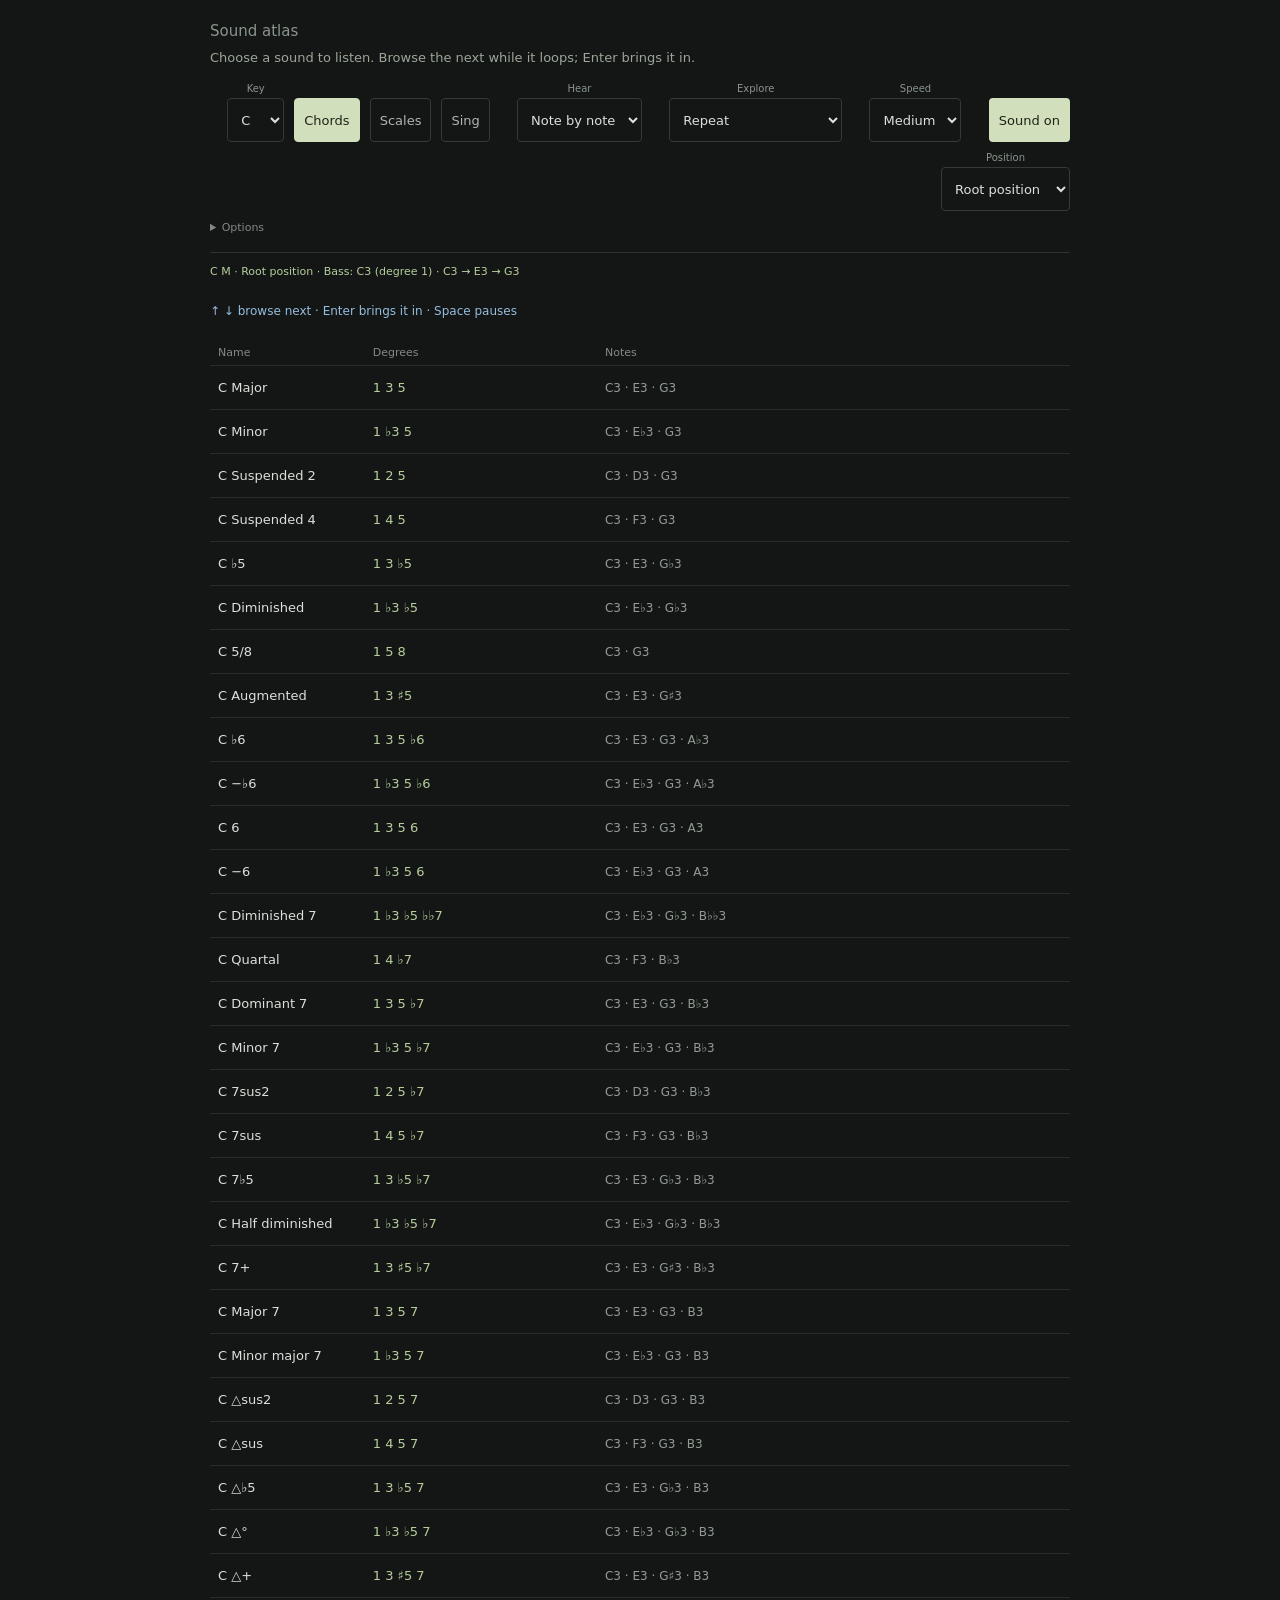
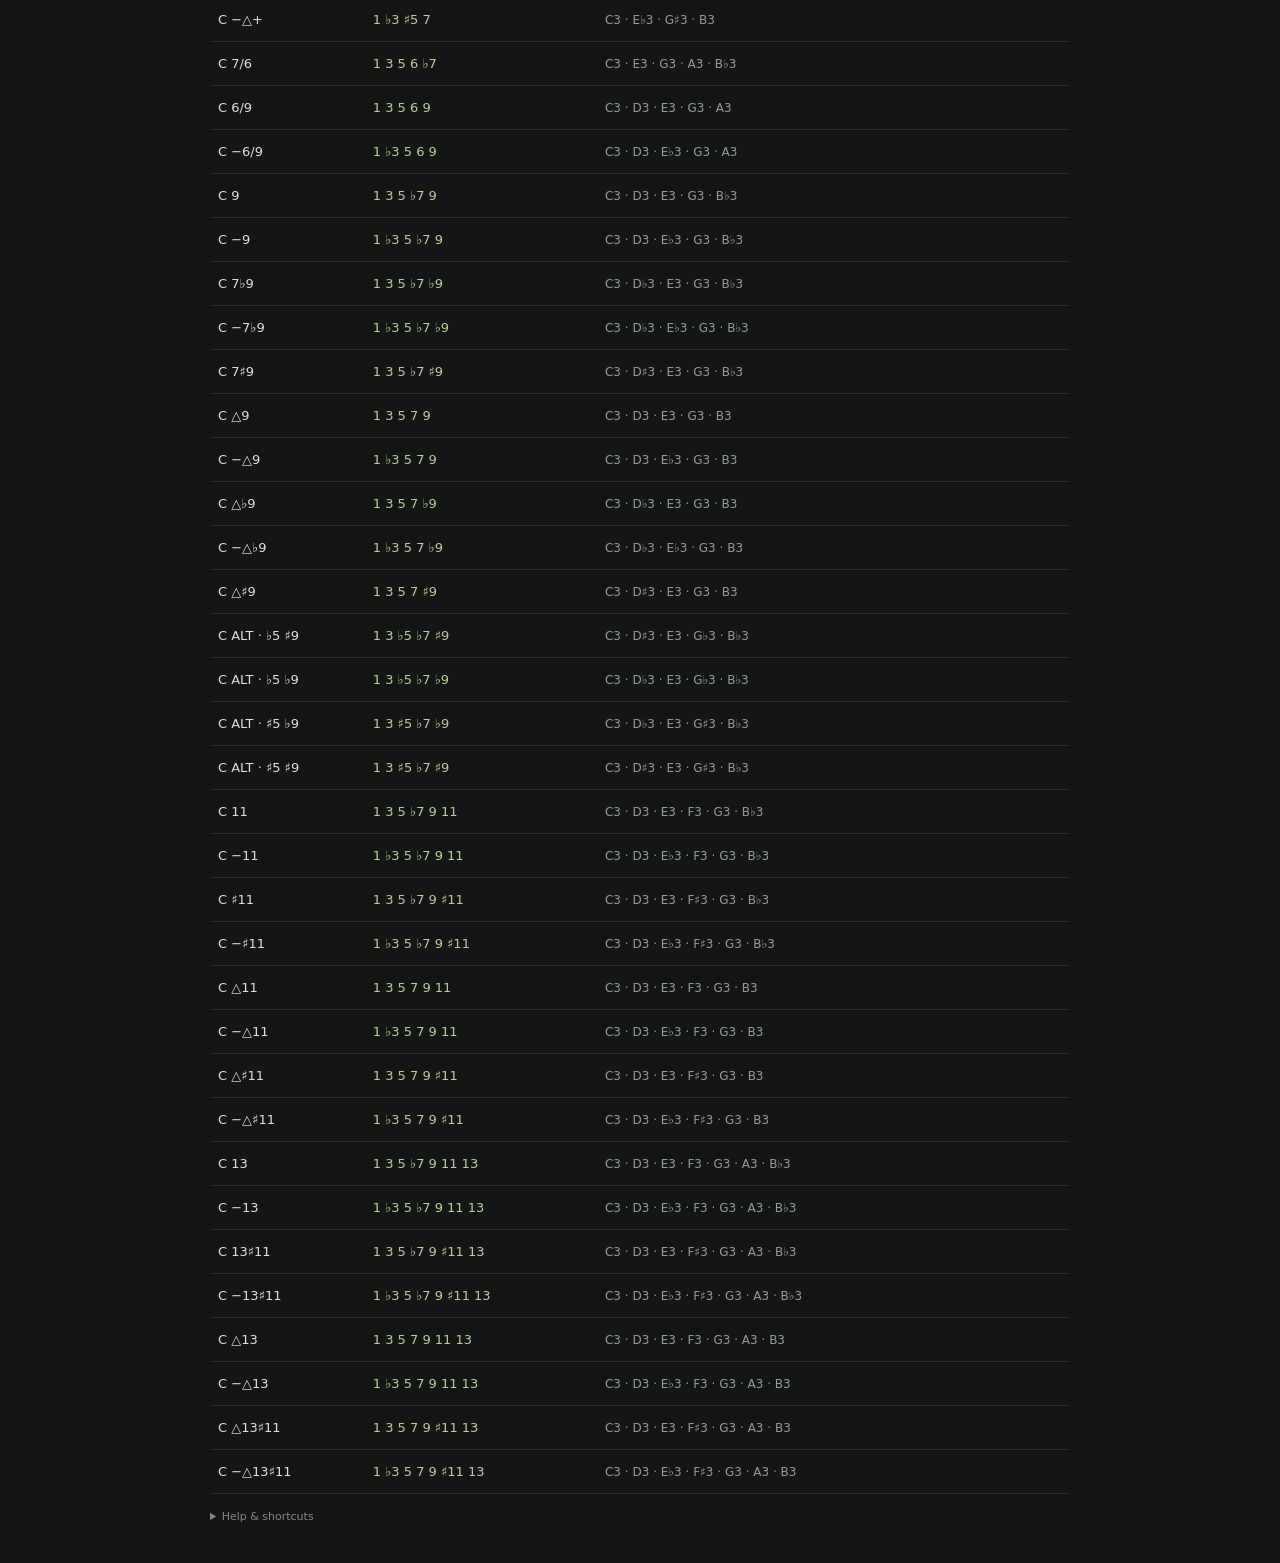
==== index.html @ f4306eae "Consolidate pitch take review around note buckets and one expandable detail panel" ====
<!doctype html><html lang="en"><meta charset="utf-8"><meta name="viewport" content="width=device-width,initial-scale=1,viewport-fit=cover"><title>C · Sound atlas</title><style>
*{box-sizing:border-box}body{margin:0;background:#141616;color:#dedfda;font:13px system-ui,-apple-system,sans-serif}main{max-width:940px;margin:auto;padding:24px 20px}h1{font-size:20px;font-weight:500;letter-spacing:-.6px;margin:0 0 18px}h1 strong{font-weight:500}h1 span{color:#828984;font-size:13px;letter-spacing:0;margin-left:10px;font-weight:400}button,input,select{font:inherit}button,select{background:transparent;color:#aeb5af;border:1px solid #343a35;border-radius:4px;padding:5px 9px;cursor:pointer}button:hover,select:hover{background:#2a302a;color:#fff}button:focus-visible,select:focus-visible,input:focus-visible{outline:2px solid #b7ce9b;outline-offset:2px}.active{background:#d2dfbc;color:#1b2417;border-color:#d2dfbc}nav{display:flex;align-items:center;gap:6px;flex-wrap:wrap;margin:0 0 8px}nav label{margin-left:auto;display:flex;align-items:center;gap:6px;color:#828984;font-size:12px}input[type=range]{width:70px;accent-color:#b7ce9b}select option{background:#202520}.wrap{overflow:auto}table{width:100%;border-collapse:collapse;white-space:nowrap}td,th{text-align:left;padding:6px 8px;border-bottom:1px solid #272d28}th{color:#828984;font-size:11px;font-weight:500}td:first-child{font-weight:500;width:18%}td:nth-child(2){color:#b7ce9b;font-variant-numeric:tabular-nums;width:27%}td:nth-child(3){color:#929c93;font-size:12px}td button{font-size:11px;padding:3px 7px;border-color:transparent}tr.selected td{background:#2b3525}tr{cursor:pointer}tr:hover td{background:#1c211c}#status{color:#929c93;font-size:11px;height:18px;margin:6px 0;overflow:hidden;text-overflow:ellipsis;white-space:nowrap}details{color:#828984;font-size:11px;margin-top:14px;line-height:1.7}summary{cursor:pointer}details p{max-width:650px}@media(max-width:600px){main{padding:16px 10px}nav label{margin-left:0}td,th{padding:6px}td:nth-child(3),th:nth-child(3){display:none}h1{margin-bottom:12px}}

h1{font-size:15px;color:#89958b;letter-spacing:0;margin-bottom:16px}main{max-width:900px;padding-top:22px}nav{gap:5px}nav select,nav button{padding:7px 9px}#sound-toggle{margin-left:auto;background:#d2dfbc;color:#1b2417;border-color:transparent;min-width:76px}#status{position:absolute;width:1px;height:1px;overflow:hidden;clip-path:inset(50%)}#lesson{margin:14px 0!important;padding:10px 0;border-top:1px solid #2c342d;min-height:35px}.settings{margin:4px 0 0}.options{display:flex;align-items:center;flex-wrap:wrap;gap:12px;padding:12px 0}.options label{display:flex;align-items:center;gap:8px}th{padding-top:12px}td{padding-top:8px;padding-bottom:8px}tr.selected td:first-child{box-shadow:inset 2px 0 #c7dba6}tr.selected:hover td{background:#2b3525}@media(max-width:600px){td:nth-child(3),th:nth-child(3){display:table-cell}table{font-size:12px}td:nth-child(3){font-size:11px}#sound-toggle{margin-left:0}}
.chapter-heading th{padding:22px 8px 8px;color:#c5cfbf;font-size:12px;border-bottom:1px solid #455040}.chapter-heading{cursor:default}.intro{color:#9ba697;margin:-6px 0 18px;font-size:13px}.control-label{display:flex;flex-direction:column;gap:4px;color:#89958b;font-size:10px}.control-label select{font-size:13px;color:#dedfda}nav{align-items:end}#sound-toggle{align-self:end}#sound-toggle[aria-pressed="false"]{background:transparent;color:#aeb5af;border:1px solid #343a35}[hidden]{display:none!important}.sounding{color:#efffd7;background:#4a6336;border-radius:3px;box-shadow:0 0 0 3px #4a6336}tr.queued td{background:#28313b}tr.queued td:first-child{box-shadow:inset 2px 0 #95bddd}#queue{font-size:12px;color:#95bddd;min-height:18px}tr.selected td:first-child:after{content:" · Playing";font-size:10px;color:#c7dba6}tr.queued td:first-child:after{content:" · Next";font-size:10px;color:#95bddd}
.listening-dock{position:fixed;bottom:16px;left:50%;transform:translateX(-50%);width:min(860px,calc(100% - 24px));background:#202720;border:1px solid #43503e;border-radius:16px;padding:14px 16px;z-index:10;box-shadow:0 8px 40px #0008}main{padding-bottom:290px}.dock-top{display:flex;justify-content:space-between;align-items:center;gap:12px}.listening-dock small{font-size:10px;letter-spacing:1px;color:#9cac91}#playing-name{font-size:16px;margin-top:4px;color:#e1edd6}.cue-panel{margin-top:12px;border-top:1px solid #3a4636;padding-top:10px}.cue-heading{display:flex;justify-content:space-between;align-items:center}.cue-heading small{color:#95bddd}#cue-name{margin:4px 0;font-size:14px}#cue-notes{font-size:12px;color:#98afbc;min-height:18px}.cue-actions{display:flex;align-items:center;gap:8px;margin-top:8px}.cue-actions button{min-width:44px;min-height:44px}.cue-actions #bring-in{margin-left:auto;background:#d2dfbc;color:#182115;font-weight:600;padding:10px 18px}button:disabled{opacity:.4;cursor:default}#position-slot{flex:1;min-width:0}#position-slot label{font-size:0}#position-slot select{width:100%;min-height:44px;font-size:14px}#sound-slot button{min-height:44px;margin:0}.cue-heading button{font-size:11px;padding:3px 8px}#previous-inversion,#next-inversion{font-size:24px}nav{gap:10px}nav button,nav select{min-height:44px}td{height:44px}#lesson{font-size:11px!important}html{scroll-padding-bottom:290px}@media(max-width:600px){main{padding:18px 14px 310px}.listening-dock{bottom:0;left:0;transform:none;width:100%;border-radius:18px 18px 0 0;padding:12px 16px calc(12px + env(safe-area-inset-bottom));border-bottom:0}.intro{font-size:12px;line-height:1.5}nav{display:grid;grid-template-columns:repeat(3,minmax(0,1fr))}nav select,nav button{width:100%;font-size:14px}.control-label{min-width:0}table{white-space:normal}td:first-child{width:35%}td:nth-child(2){width:28%}td:nth-child(3){line-height:1.8}td,th{padding:9px 6px}#lesson{margin:8px 0!important;padding:8px 0}.options select{min-height:44px}input[type=range]{width:110px;height:32px}}

/* Touch transport is exclusive to the phone layout. */
.listening-dock{display:none}main{padding-bottom:36px}html{scroll-padding-bottom:20px}
@media(max-width:600px){.listening-dock{display:block}main{padding-bottom:310px}html{scroll-padding-bottom:290px}#sound-slot button{font-size:0;width:48px;border-radius:50%;background:#d2dfbc;color:#182115}#sound-slot button:before{content:"Ⅱ";font-size:24px;font-weight:700}#sound-slot button[aria-pressed="false"]:before{content:"▶";font-size:20px}#bring-in:before{content:"↗";font-size:24px;vertical-align:middle;margin-right:6px}#clear-cue{font-size:0;min-height:32px;min-width:32px;border:0}#clear-cue:before{content:"×";font-size:23px}#playing-label:before{content:"●";color:#c7dba6;margin-right:6px}.cue-heading small:before{content:"○";color:#95bddd;margin-right:6px}#cue-notes{letter-spacing:.5px;padding:4px 0}.cue-actions button{border-radius:9px}#bring-in{border-radius:22px}.cue-panel{background:#1a211b;border:0;border-radius:12px;padding:12px;margin-top:12px}}
#sing-panel{padding:12px 0 30px}#sing-panel h2{font-weight:500;font-size:28px}#sing-panel p{color:#9eae9a;font-size:13px;line-height:1.6}.sing-controls{display:flex;gap:12px;align-items:center;flex-wrap:wrap}.sing-controls button,.sing-controls select{min-height:44px}.sing-readout{display:flex;justify-content:space-around;text-align:center;margin:28px 0}.sing-readout strong{display:block;font-size:42px;color:#cbe981;font-weight:500}.sing-readout span{display:block;color:#9eae9a;font-size:12px}.pitch-meter{height:12px;background:linear-gradient(to right,#59472e 0%,#283b26 45%,#72935a 50%,#283b26 55%,#59472e 100%);position:relative;border-radius:8px}#sing-needle{position:absolute;left:50%;top:-5px;width:3px;height:22px;background:#cbe981}.meter-labels{display:flex;justify-content:space-between;font-size:10px;color:#a4b29e;margin:10px 0 18px}#sing-trace,#sing-wave{width:100%;display:block;border-radius:8px;background:#141a16}#sing-trace{height:230px}.sing-input{display:flex;justify-content:space-between;align-items:center;padding:12px 0;color:#9eae9a;font-size:12px}#sing-level{width:110px}#sing-wave{height:60px}@media(max-width:600px){.sing-readout strong{font-size:34px}.sing-controls{gap:8px}#sing-panel h2{font-size:24px}}
.singing nav .control-label,.singing #sound-toggle,.singing .settings,.singing main>details:last-child{display:none!important}.singing main{padding-bottom:24px}.singing .intro{display:none}.singing #chords,.singing #scales{background:transparent;color:#aeb5af;border-color:#343a35}#sing-trace{height:360px}.reference-options{margin:0}.reference-options[open]{display:flex;gap:10px;align-items:center}.reference-options summary{font-size:12px;min-height:44px;padding-top:12px}@media(max-width:600px){#sing-trace{height:320px}}#exercise{padding:14px;border:1px solid #42513c;border-radius:12px;margin:18px 0}#exercise summary{font-size:14px;color:#cbe981}.exercise-controls{display:flex;flex-wrap:wrap;gap:12px}.exercise-controls label{display:flex;flex-direction:column;gap:5px;font-size:11px;color:#a4b29e}.exercise-controls select,.exercise-controls button{min-height:44px;max-width:230px}#exercise-notes{display:flex;gap:8px;flex-wrap:wrap}#exercise-notes span{padding:8px;border-radius:6px;background:#263025;font-size:14px}#exercise-notes .exercise-current{background:#cbe981;color:#182115;box-shadow:0 0 0 2px #cbe981}body.singing #practice-selection{display:none!important}@media(max-width:600px){.exercise-controls{display:grid;grid-template-columns:1fr 1fr}.exercise-controls label:first-child{grid-column:1/-1}.exercise-controls select{max-width:100%;width:100%}}
.camera-tools{display:flex;align-items:center;gap:10px;flex-wrap:wrap;margin:20px 0 12px}.camera-tools button{min-height:44px}.camera-tools span{font-size:11px;color:#91aaa1}#voice-stage{position:relative;isolation:isolate;overflow:hidden;border:1px solid #36564e;border-radius:18px;padding:18px;background:#101d1a}#sing-camera{display:none;position:absolute;inset:0;width:100%;height:100%;object-fit:cover;transform:scaleX(-1);z-index:-2}.camera-on #sing-camera{display:block}#voice-stage.camera-on:before{content:"";position:absolute;inset:0;background:linear-gradient(180deg,#06171266,#03120b55 50%,#03120bd9);z-index:-1}.hud-label{font-size:10px;letter-spacing:3px;color:#a4f1d8}.camera-on #sing-trace,.camera-on #sing-wave{background:transparent!important}.camera-on .sing-readout strong{color:#caffea;text-shadow:0 0 18px #5affbc}.camera-on .sing-readout span,.camera-on .meter-labels,.camera-on .sing-input{color:#e2fff3;text-shadow:0 1px 4px #000}.camera-on #sing-trace{filter:drop-shadow(0 0 3px #57ffbd66)}#take-canvas{width:100%;height:280px;background:#101d1a;border-radius:12px}#take-review{padding-top:16px}#voice-stage .sing-readout{margin:18px 0}@media(max-width:600px){#voice-stage{padding:12px}#voice-stage.camera-on{min-height:540px}#voice-stage .sing-readout strong{font-size:30px}}
#sing-panel>h2,#sing-panel>p,#exercise,#sing-panel>.sing-controls,#sing-panel>.camera-tools{display:none!important}#call-response{text-align:center;padding:22px 0}#call-response>small{letter-spacing:3px;color:#95bddd;font-size:10px}#call-response #call-phase{font-size:36px;font-weight:400;letter-spacing:4px;margin:18px 0 12px}#call-progress{min-height:40px;color:#d2dfbc;font-size:18px;margin:20px 0}.call-actions{display:flex;gap:10px;justify-content:center;flex-wrap:wrap}.call-actions button{min-height:48px;border-radius:24px;padding:10px 20px}#call-go{background:#d2dfbc;color:#182115;min-width:180px}#call-options{text-align:left;margin:24px 0 0;padding:12px;border:1px solid #344535;border-radius:12px}#call-config{padding-top:14px}#call-response[data-phase="respond"]~#voice-stage .sing-readout,#call-response[data-phase="respond"]~#voice-stage .pitch-meter,#call-response[data-phase="respond"]~#voice-stage .meter-labels,#call-response[data-phase="respond"]~#voice-stage canvas,#call-response[data-phase="respond"]~#voice-stage .sing-input{visibility:hidden}#call-response[data-phase="respond"]~#voice-stage{min-height:200px;max-height:260px}#call-response[data-phase="ready"]~#voice-stage{display:none}#call-response[data-phase="review"] #call-phase{color:#cbe981}#call-response[data-phase="listen"] #call-phase{color:#95bddd}#call-response[data-phase="respond"] #call-phase{color:#f0c998}
#call-notes{display:flex;justify-content:center;gap:8px;flex-wrap:wrap;margin:22px 0 14px}.call-note{display:inline-flex;align-items:center;justify-content:center;min-width:46px;min-height:48px;padding:8px;border:1px solid #3a5148;border-radius:12px;color:#8bafa2;font-size:16px;transition:background .15s,transform .15s}.call-note.current{background:#cbe981;color:#162416;border-color:#cbe981;transform:translateY(-4px);box-shadow:0 6px 24px #cbe98133}.call-note.done{border-color:#719b7d;color:#d4e6c7}.call-beat-track{height:5px;background:#2a3b30;border-radius:5px;overflow:hidden;max-width:420px;margin:auto}#call-beat{height:100%;background:#cbe981;width:0}#call-position{color:#91aaa1;font-size:11px;margin-top:8px}@keyframes callBeat{from{width:0}to{width:100%}}#call-response[data-phase="respond"]~#voice-stage .sing-readout,#call-response[data-phase="respond"]~#voice-stage .pitch-meter,#call-response[data-phase="respond"]~#voice-stage .meter-labels,#call-response[data-phase="respond"]~#voice-stage canvas,#call-response[data-phase="respond"]~#voice-stage .sing-input{visibility:visible}#call-response[data-phase="respond"]~#voice-stage{max-height:none;min-height:0}#call-response[data-phase="respond"]~#voice-stage #sing-trace{height:220px}@media(prefers-reduced-motion:reduce){.call-note{transition:none;transform:none!important}}
.wrap-audit{overflow:auto;margin:16px 0}.wrap-audit table{white-space:nowrap}.wrap-audit td,.wrap-audit th{width:auto!important;font-size:12px!important}.review-offset{display:flex;align-items:center;flex-wrap:wrap;gap:10px;font-size:12px;color:#b3c3a9}.review-offset input{width:180px!important}.guidance-option{display:flex;align-items:center;gap:8px;padding:10px 0;font-size:12px}.ear-first[data-phase="respond"] #call-notes,.ear-first[data-phase="respond"] #call-position{visibility:hidden}.ear-first[data-phase="respond"]~#voice-stage .sing-readout,.ear-first[data-phase="respond"]~#voice-stage .pitch-meter,.ear-first[data-phase="respond"]~#voice-stage .meter-labels,.ear-first[data-phase="respond"]~#voice-stage canvas,.ear-first[data-phase="respond"]~#voice-stage .sing-input{visibility:hidden!important}
#coach-path{width:100%;height:220px;background:#14231a;border-radius:14px;margin-top:16px}#coach-feedback{color:#d2edbd!important;font-size:16px!important;min-height:48px;max-width:620px;margin:12px auto!important}.coach-level{margin-top:16px;font-size:12px;color:#a4b99f}.coach-level select{min-height:44px;margin-left:8px}#call-notes{display:none}#call-response[data-phase="respond"].ear-first #coach-path{visibility:hidden}#call-response[data-phase="respond"]~#voice-stage .pitch-meter,#call-response[data-phase="respond"]~#voice-stage .meter-labels,#call-response[data-phase="respond"]~#voice-stage #sing-trace,#call-response[data-phase="respond"]~#voice-stage #sing-wave,#call-response[data-phase="respond"]~#voice-stage .sing-input{display:none}#call-response[data-phase="respond"]~#voice-stage .sing-readout{display:none}.audit-details,.audit-settings{padding:12px;border:1px solid #344535;border-radius:8px;margin:12px 0}.audit-explainer{font-size:11px!important}@media(max-width:600px){#coach-path{height:190px}.coach-level select{display:block;margin:8px auto 0}.call-actions button{padding:10px 14px}}
</style><link rel="stylesheet" href="css/sing-polish.css?v=review-5"><main><h1>Sound atlas<strong id="root-name" hidden>C</strong></h1><p class="intro">Choose a sound to start. Tap a sound to listen. Tap another to cue it.</p><nav><select id="key" aria-label="Root key"></select><button id="chords">Chords</button><button id="scales">Scales</button><button id="sing">Sing</button><button id="practice-selection" hidden>♪ Sing this scale</button><select id="play-style" aria-label="Playback style"><option value="chord">Together</option><option value="tones" selected>Note by note</option></select><select id="inversion" aria-label="Chord inversion"></select><select id="auto-mode" aria-label="Automatic listening"><option value="loop">Repeat</option><option value="inversions">Explore inversions</option><option value="keyboard">Across the keyboard</option><option value="browse">Next sound</option></select><select id="pace" aria-label="Playback pace"><option value="900">Fast</option><option value="1600" selected>Medium</option><option value="2800">Slow</option></select><button id="sound-toggle" aria-pressed="true" title="Pause or resume sound (Space)">Sound on</button><button id="stop" hidden>Stop</button></nav><details class="settings"><summary>Options</summary><div class="options"><select id="voice" aria-label="Tone"><option value="triangle">Soft tone</option><option value="sine">Pure sine</option></select><label>Volume <input id="volume" type="range" min="0" max="0.5" step="0.01" value="0.18"></label><select id="sweep-range" aria-label="Keyboard sweep range"><option value="-1,1">Roots C2–C4</option><option value="-2,2">Roots C1–C5</option><option value="0,2">Roots C3–C5</option></select></div></details><p id="status" aria-live="polite">Click a row · ↑ ↓ browse & listen · Space pause / resume · Esc stop.</p><p id="lesson" aria-live="polite" style="font-size:12px;color:#b7ce9b;line-height:1.6"></p><p id="queue" aria-live="polite" hidden></p><section id="sing-panel" hidden><section id="call-response" data-phase="ready"><small>CALL & RESPONSE</small><div class="coach-level"><label>Assistance <select id="coach-mode"><option value="learn">Learn · short fragments</option><option value="practice">Practice · full phrase</option><option value="challenge">Challenge · from memory</option></select></label></div><h2 id="call-phase">READY</h2><p id="call-hint">Hear the piano. Sing it back. See how you did.</p><canvas id="coach-path" width="800" height="240" aria-label="Pitch path: target notes and your voice position"></canvas><p id="coach-feedback" role="status">Hear it. Find your starting note. Sing a small phrase.</p><div id="call-notes" aria-label="Notes to sing"></div><div class="call-beat-track"><div id="call-beat"></div></div><div id="call-position"></div><div id="call-progress" aria-live="polite"></div><div class="call-actions"><button id="call-go">♪ Listen & sing</button><button id="coach-ready" hidden disabled>Ready →</button><button id="coach-next" hidden>Next fragment →</button><button id="coach-reference">♪ Starting note</button><button id="call-new" aria-controls="call-options" aria-expanded="false">Choose scale</button></div><details id="sing-shortcut-help"><summary>Keyboard shortcuts</summary><div><kbd>Space</kbd> Start / stop <kbd>Enter</kbd> Continue<br><kbd>P</kbd> Hear reference <kbd>R</kbd> Retry <kbd>N</kbd> Next fragment<br><kbd>S</kbd> Scale settings <kbd>Esc</kbd> Stop audio & mic <kbd>?</kbd> This guide</div><p>Shortcuts leave dropdowns, buttons, and text fields with their normal keyboard behavior. Retry is available after review.</p></details><details id="call-options"><summary>Scale, range & pace</summary><label class="guidance-option"><input id="call-guidance" type="checkbox" checked> Show notes and tuning while I sing</label><div id="call-config"></div></details></section><h2>Follow your voice.</h2><p>Sing freely. See your note, octave, and movement across the range.</p><details id="exercise"><summary>Practice an atlas scale</summary><h3 id="exercise-heading"></h3><div class="exercise-controls"><label>Scale<select id="exercise-scale"></select></label><label>Pattern<select id="exercise-pattern"><option value="scale">Scale</option><option value="thirds">Every other scale note</option><option value="chord">Scale degrees 1–3–5</option></select></label><label>Starting note<select id="exercise-root"></select></label><label>Direction<select id="exercise-direction"><option value="up">Ascending ↗</option><option value="down">Descending ↘</option><option value="both">Up & down ↗↘</option><option value="coach">Chord · up · down · chord · next key</option></select></label><label>Coach cycle keys<select id="cycle-keys"><option value="1">1 key</option><option value="3">3 keys</option><option value="6">6 keys</option><option value="12" selected>12 keys, rising by semitone</option></select></label><label>Octaves<select id="exercise-octaves"><option>1</option><option>2</option><option>3</option></select></label><label>Seconds per note<select id="exercise-seconds"><option value="1">1</option><option value="2" selected>2</option><option value="3">3</option><option value="4">4</option></select></label><label><input id="exercise-guide" type="checkbox" checked> Hear each note</label><button id="exercise-start">Start phrase</button></div><p>Follow the highlighted note. The phrase advances at your chosen pace; this is guided practice, not a scored test. Use headphones so the reference does not enter the microphone.</p><div id="exercise-notes"></div><p id="exercise-instruction" aria-live="polite">Choose a scale and start when ready.</p></details><div class="sing-controls"><details class="reference-options"><summary>Piano reference (optional)</summary><label>Note <select id="sing-target" aria-label="Target note"></select></label><span id="sing-target-hz"></span><button id="sing-reference">♪ Hear note</button></details><button id="sing-mic" aria-pressed="false">Enable microphone</button></div><p id="sing-message" role="status">Your microphone stays on this device. Nothing is recorded or uploaded. Pitch tracking is for one voice at a time.</p><div id="voice-stage"><div class="hud-label">VOICE / LIVE ANALYSIS</div><div class="sing-readout"><div><strong id="sing-note">—</strong><span id="sing-hz"></span></div><div><strong id="sing-cents">—</strong><span id="sing-direction"></span></div></div><div class="pitch-meter"><span id="sing-needle"></span></div><div class="meter-labels"><span>♭ Flat −100¢</span><span>Nearest note</span><span>+100¢ Sharp ♯</span></div><canvas id="sing-trace" width="800" height="420" aria-label="Live voice pitch across octaves C0 through C8"></canvas><div class="sing-input"><label>Input level <meter id="sing-level" min="0" max="1" value="0"></meter></label><span id="sing-confidence">—</span></div><canvas id="sing-wave" width="800" height="80" aria-label="Live microphone waveform"></canvas></div><section id="take-review" hidden><div class="review-header"><h3>Your take</h3><label>Precision <select id="bucket-tolerance" aria-label="In-tune tolerance"><option value="10">±10¢</option><option value="25" selected>±25¢</option><option value="50">±50¢</option></select></label></div><p id="take-summary"></p><div class="review-legend"><span><i class="legend-in"></i>In tune</span><span><i class="legend-out"></i>Outside band</span><span><i class="legend-missing"></i>Unmeasured</span></div><div id="bucket-review"></div><details class="audit-details"><summary>Details · measurements & full trace</summary><p class="review-help">Fill: time in tune out of the whole note slot. Line: pitch distance (±100¢ display). Strip: when you matched. “Heard” is the most frequent detected note; “Detected” is coverage.</p><div id="note-audit" class="wrap-audit"></div><canvas id="take-canvas" width="800" height="300" aria-label="Captured pitch trace: green measured voice, blue intended notes"></canvas><label class="review-offset">Timing alignment <input id="review-offset" type="range" min="-500" max="1000" step="25" value="0"><span id="review-offset-label">0 ms</span></label><p class="review-help">Shift alignment only for a consistently early or late response; this does not calibrate device latency. Sustained metrics omit the first 200 ms (or 25% of short notes) and final 60 ms. Spread includes vibrato and drift. Uncertain readings have insufficient clear data. Green trace: voice; blue: target. Estimates are not a vocal-quality grade. Pitch data stays in this session; no audio or video is recorded.</p></details></section><p class="sing-help">Pitch trail shows about 10 seconds across C0–C8. Cents show your distance from the nearest equal-tempered note (A4 = 440 Hz). Detection works best around C1–C7, depending on your microphone; the chart’s lower octaves provide context.</p><p class="sing-help">Piano: FluidR3 / MIDI.js Soundfonts · <a href="sounds/piano/ATTRIBUTION.md">Sample credits</a></p></section><div class="wrap"><table><thead><tr><th>Name</th><th>Degrees</th><th>Notes</th></tr></thead><tbody id="rows"></tbody></table></div><details><summary>Help & shortcuts</summary><p>↑ ↓ select · ← → inversions · Space pause / resume · Esc stop.<br>Inversions keep the same chord tones and change the lowest note. Root position has the root in the bass; first inversion has the next chord tone, and so on. Here, chords use compact voicings (extensions fold into one octave); repeated pitch classes are omitted. Use ← → to compare inversions. These are bass-position inversions, not every possible spacing or doubling.<br>♭ lowers a degree; ♯ raises it. Scale degrees retain their octave; chord extensions use compact voicings. “sus” means sus4. ALT rows preserve the specific formulas printed in the photo.</p></details></main><section class="listening-dock" aria-label="Listening controls"><div class="dock-top"><div><small id="playing-label">READY TO LISTEN</small><div id="playing-name">Tap any chord or scale</div></div><div id="sound-slot"></div></div><div class="cue-panel"><div class="cue-heading"><small>NEXT</small><button id="clear-cue" aria-label="Clear queued sound" hidden>Clear</button></div><div id="cue-name">Choose a row while listening</div><div id="cue-notes"></div><div class="cue-actions"><button id="previous-inversion" aria-label="Previous inversion">‹</button><div id="position-slot"></div><button id="next-inversion" aria-label="Next inversion">›</button><button id="bring-in" disabled>Bring in</button></div></div></section><script src="js/scale-chapters.js?v=contents-order-27"></script><script src="js/atlas.js?v=arrow-scroll-2"></script><script src="js/piano.js?v=1"></script><script src="js/sing.js?v=no-camera-8"></script><script src="js/exercise.js?v=cycle-6"></script><script src="js/bucket-review.js?v=compact-2"></script><script src="js/take-analysis.js?v=compact-3"></script><script src="js/take-review.js?v=1"></script><script src="js/call-response.js?v=no-camera-6"></script><script>document.querySelector("#review-offset").addEventListener("input",()=>{if(takePoints.length)finishTake()});</script><script src="js/coach-cycle.js?v=1"></script><script src="js/sing-coach.js?v=cycle-2"></script><script src="js/sing-shortcuts.js?v=2"></script><script>document.querySelector("#bucket-tolerance").addEventListener("change",renderBucketReview);</script></html>
---- css/sing-polish.css ----
/* Sing-only presentation. No changes to audio, analysis, or animation cadence. */
body.singing{background:#101713;color:#e4eee5}
.singing main{max-width:960px}
.singing h1{font-size:14px;letter-spacing:1.2px;color:#a3b8a6}
.singing nav{border-bottom:1px solid #304236;padding-bottom:14px;margin-bottom:0}
.singing nav button{border-radius:8px;min-width:90px;border-color:#364c3d}
.singing nav #sing.active{background:#d3edb2;color:#182519;border-color:#d3edb2}
#call-response{--phase:#bfe79b;position:relative;background:radial-gradient(ellipse at 50% 0%,#233c2c 0%,#17271d 52%,#142018 100%);border:1px solid #38503e;border-radius:22px;padding:30px 24px 22px;margin:16px 0;box-shadow:0 14px 35px #0002}
#call-response[data-phase=listen]{--phase:#9acfe9}
#call-response[data-phase=count]{--phase:#e5ce9a}
#call-response[data-phase=respond]{--phase:#c8eca2}
#call-response[data-phase=review]{--phase:#b3dfce}
#call-response>small{display:inline-block;padding:7px 12px;border:1px solid #49604c;border-radius:20px;letter-spacing:2px;font-size:9px;color:#c0d6bf}
#call-response #call-phase{font-size:clamp(27px,5vw,40px);letter-spacing:3px;font-weight:500;margin:24px 0 10px;color:var(--phase)}
#call-hint{max-width:540px;margin:0 auto;line-height:1.6;color:#b4c9b5!important}
.coach-level{margin-top:20px;display:flex;align-items:center;justify-content:center}
.coach-level label{font-size:11px;color:#acc2ac}
.coach-level select{background:#102017;border-color:#435e47;border-radius:9px;padding:9px 12px;color:#d9e9d5}
#coach-path{border:1px solid #314f3a;border-radius:16px;background:linear-gradient(180deg,#0c1911,#13251a);margin-top:24px}
#coach-feedback{font-size:17px!important;font-weight:450;letter-spacing:.1px;line-height:1.5;padding:4px 12px}
.call-beat-track{max-width:440px;height:4px;background:#344633}
#call-beat{background:var(--phase)}
#call-position{font-variant-numeric:tabular-nums;letter-spacing:2px;color:#a1b89f}
#call-progress{font-size:14px;min-height:28px;margin:15px 0;color:#c1d4bb}
.call-actions{gap:8px}
.call-actions button{font-size:12px;background:#192d20;border-color:#405d45;color:#c5d9c0;min-height:46px;padding:10px 17px}
.call-actions #call-go{background:#d3edb2;color:#1b2b17;font-weight:600;border-color:#d3edb2;box-shadow:0 3px 0 #8ca874}
.call-actions #call-go:active{box-shadow:none;transform:translateY(2px)}
.call-actions button:hover{border-color:#91b380;background:#2b4430}
.call-actions #call-go:hover{background:#e3f6c9}
#coach-ready{background:#c8e5bd;color:#1b2b17}
#call-options{background:#102016;border-color:#344e39;border-radius:12px;margin-top:24px}
#call-options summary{color:#b9d3b0;font-size:12px;min-height:24px}
.exercise-controls select{background:#14271a;border-color:#3d5940;border-radius:8px}
.exercise-controls label{color:#b4c9ad}
#voice-stage{border-color:#3b6150;border-radius:20px;box-shadow:inset 0 0 0 1px #88bca00d}
#voice-stage .hud-label{font-size:9px;letter-spacing:2px;color:#8dcab0}
#take-review{padding:20px;background:#142219;border:1px solid #344c39;border-radius:18px;margin-top:18px}
#take-review h3{font-size:18px;font-weight:500;color:#d5ebcc;margin-top:0}
#take-summary{color:#bacfb4!important;line-height:1.7}
.audit-details,.audit-settings{background:#102016;border-color:#344b37;border-radius:10px}
.audit-details summary,.audit-settings summary{color:#b4cda9}
#take-canvas{border:1px solid #2c4636}
.singing button:focus-visible,.singing select:focus-visible,.singing summary:focus-visible{outline:2px solid #b6df9f;outline-offset:4px}
@media(max-width:600px){.singing main{padding:16px 12px 24px}.singing nav{grid-template-columns:repeat(3,1fr);gap:7px}.singing nav button{min-width:0}#call-response{padding:22px 12px 16px;border-radius:18px;margin-top:12px}#call-response #call-phase{letter-spacing:2px}.coach-level{display:block}#coach-path{margin-top:18px;border-radius:12px}#coach-feedback{font-size:15px!important;padding:0 4px}.call-actions{display:grid;grid-template-columns:1fr 1fr}.call-actions #call-go{grid-column:1/-1}.call-actions button{width:100%;padding:10px 8px}#take-review{padding:14px}.exercise-controls{gap:10px}}
@media(prefers-reduced-motion:reduce){.call-actions #call-go:active{transform:none}}

/* One entry point for phrase settings: the Choose scale button. */
#call-options>summary{display:none}
#call-options:not([open]){display:none}
#call-options[open]{display:block}

#sing-shortcut-help{margin:18px auto 0;max-width:540px;text-align:left;font-size:12px}#sing-shortcut-help summary{color:#a3b99d;text-align:center}#sing-shortcut-help div{line-height:2.6;padding:12px}#sing-shortcut-help p{font-size:11px}kbd{font:11px system-ui;background:#233b29;border:1px solid #4a6649;border-radius:5px;padding:3px 6px;color:#d3edb2;margin:0 4px 0 8px}

#bucket-review{display:grid;grid-template-columns:repeat(auto-fit,minmax(125px,1fr));gap:10px;margin:16px 0}.bucket-card{background:#102019;border:1px solid #375343;border-radius:14px;padding:10px;text-align:center;min-width:0}.bucket-card h4{margin:4px;font-size:18px;color:#d1ebbe;font-weight:500}.bucket-card canvas{width:100%;max-width:160px;height:250px}.bucket-card p{font-size:11px!important;line-height:1.5!important;min-height:36px}.bucket-card small{color:#91b2a3;font-size:10px}.bucket-section>label{font-size:12px}.bucket-section select{min-height:44px;margin-left:8px}.bucket-section>p{font-size:11px!important}@media(max-width:600px){#bucket-review{grid-template-columns:repeat(2,minmax(0,1fr))}}

.review-header{display:flex;align-items:center;justify-content:space-between;gap:12px}.review-header h3{margin:0!important}.review-header label{font-size:11px;color:#a9c5b8}.review-header select{min-height:40px;margin-left:6px}#take-summary{font-size:12px!important;margin:12px 0!important}.review-legend{display:flex;gap:14px;flex-wrap:wrap;font-size:10px;color:#a9c5b8}.review-legend span{display:flex;align-items:center;gap:5px}.review-legend i{width:7px;height:7px;border-radius:50%}.legend-in{background:#7bdac2}.legend-out{background:#dbb07d}.legend-missing{background:#67736c}#take-review .bucket-card{padding:8px}#take-review .bucket-card p{margin:3px 0;min-height:0}#take-review .bucket-card canvas{height:220px}#take-review .review-help{font-size:11px;line-height:1.6}.audit-details summary{min-height:24px}#take-review>.audit-details{margin-bottom:0}
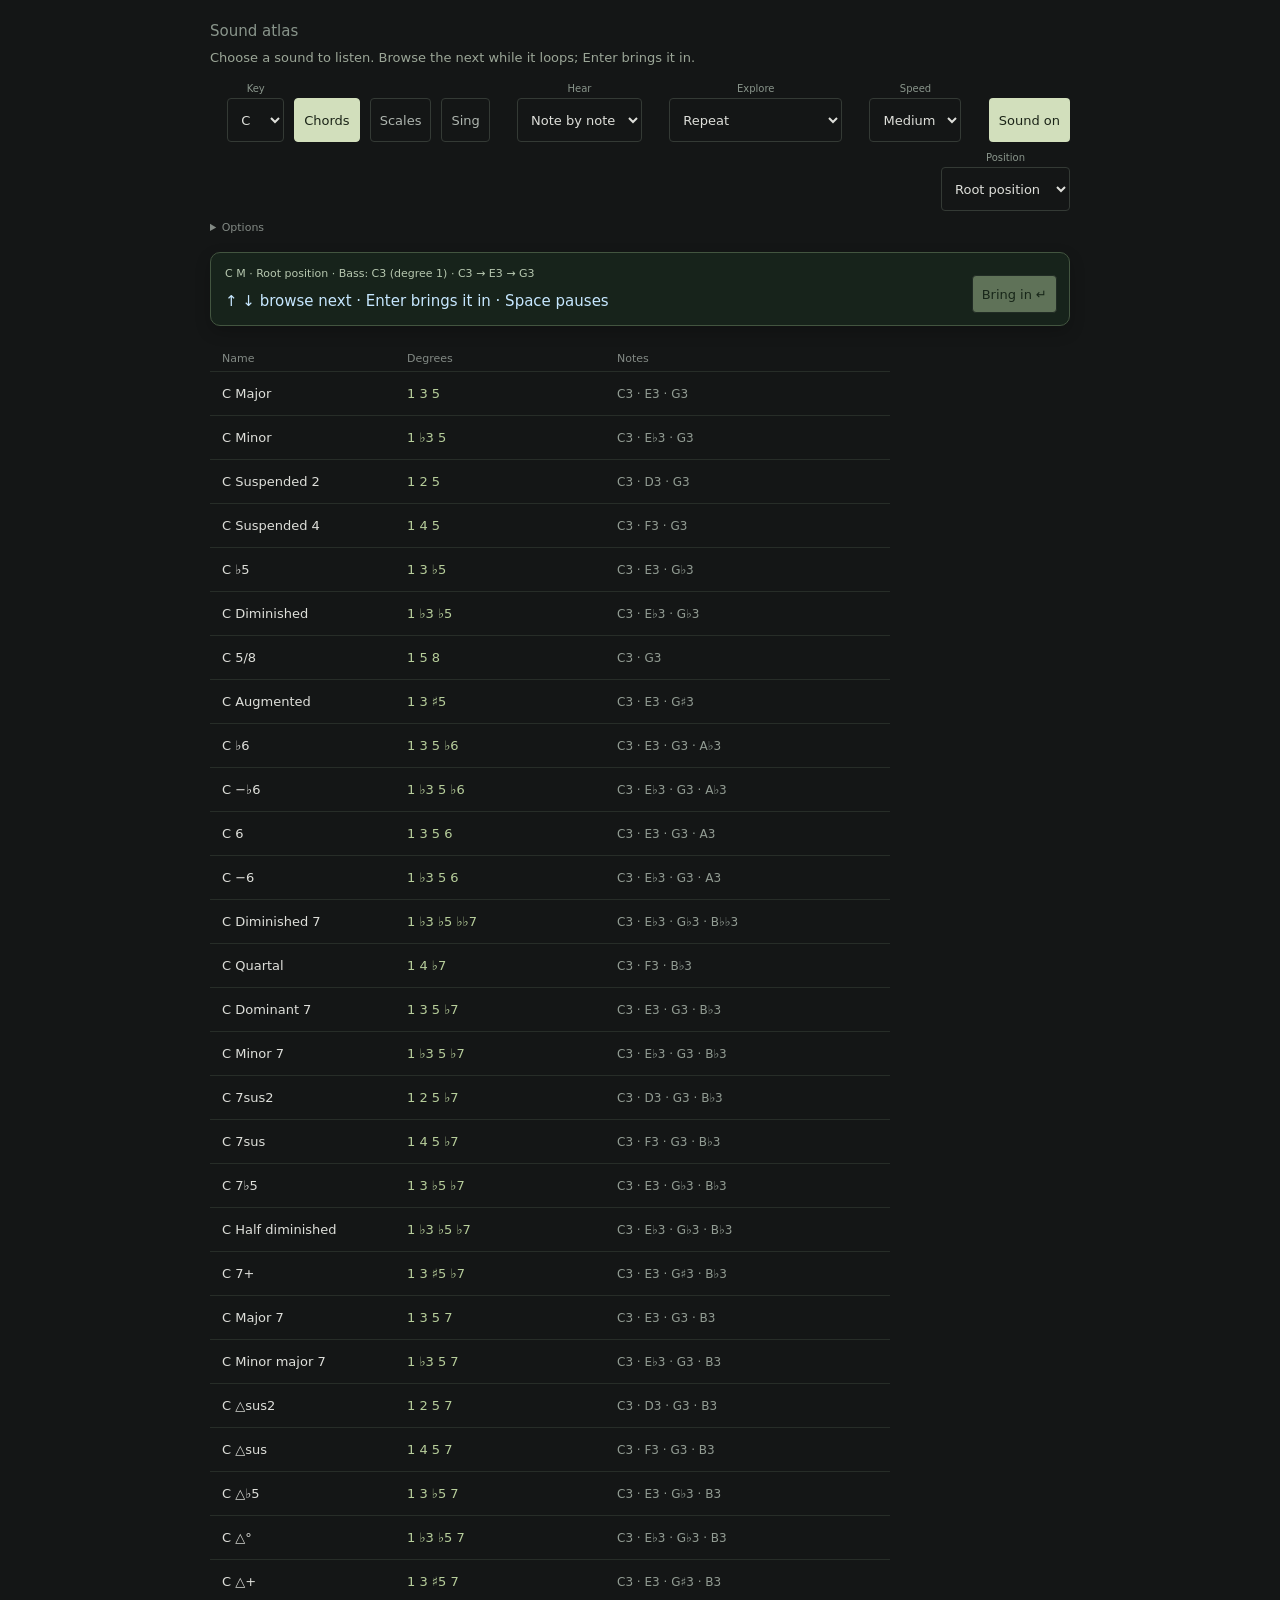
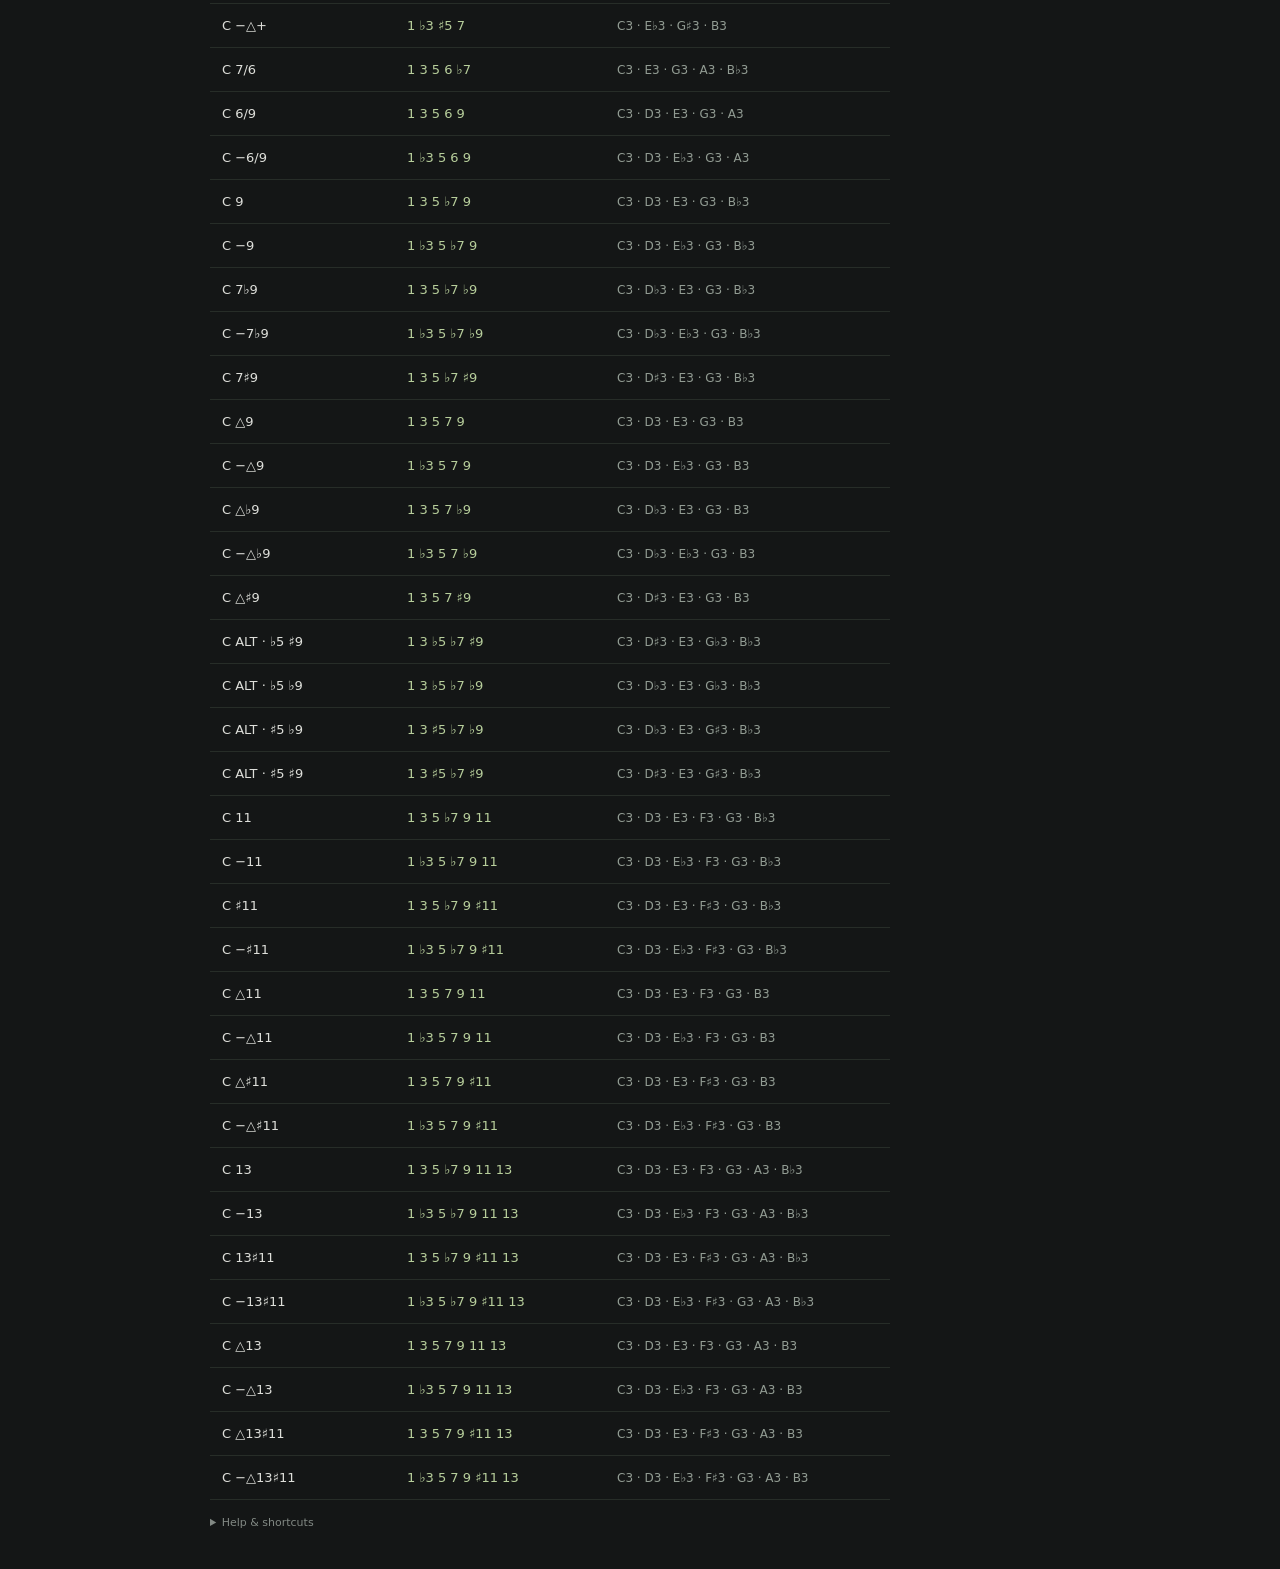
==== commit fbafb232: "Keep desktop queue visible while scrolling and tighten atlas table spacing" ====
--- a/index.html
+++ b/index.html
@@ -15,4 +15,7 @@
 #call-notes{display:flex;justify-content:center;gap:8px;flex-wrap:wrap;margin:22px 0 14px}.call-note{display:inline-flex;align-items:center;justify-content:center;min-width:46px;min-height:48px;padding:8px;border:1px solid #3a5148;border-radius:12px;color:#8bafa2;font-size:16px;transition:background .15s,transform .15s}.call-note.current{background:#cbe981;color:#162416;border-color:#cbe981;transform:translateY(-4px);box-shadow:0 6px 24px #cbe98133}.call-note.done{border-color:#719b7d;color:#d4e6c7}.call-beat-track{height:5px;background:#2a3b30;border-radius:5px;overflow:hidden;max-width:420px;margin:auto}#call-beat{height:100%;background:#cbe981;width:0}#call-position{color:#91aaa1;font-size:11px;margin-top:8px}@keyframes callBeat{from{width:0}to{width:100%}}#call-response[data-phase="respond"]~#voice-stage .sing-readout,#call-response[data-phase="respond"]~#voice-stage .pitch-meter,#call-response[data-phase="respond"]~#voice-stage .meter-labels,#call-response[data-phase="respond"]~#voice-stage canvas,#call-response[data-phase="respond"]~#voice-stage .sing-input{visibility:visible}#call-response[data-phase="respond"]~#voice-stage{max-height:none;min-height:0}#call-response[data-phase="respond"]~#voice-stage #sing-trace{height:220px}@media(prefers-reduced-motion:reduce){.call-note{transition:none;transform:none!important}}
 .wrap-audit{overflow:auto;margin:16px 0}.wrap-audit table{white-space:nowrap}.wrap-audit td,.wrap-audit th{width:auto!important;font-size:12px!important}.review-offset{display:flex;align-items:center;flex-wrap:wrap;gap:10px;font-size:12px;color:#b3c3a9}.review-offset input{width:180px!important}.guidance-option{display:flex;align-items:center;gap:8px;padding:10px 0;font-size:12px}.ear-first[data-phase="respond"] #call-notes,.ear-first[data-phase="respond"] #call-position{visibility:hidden}.ear-first[data-phase="respond"]~#voice-stage .sing-readout,.ear-first[data-phase="respond"]~#voice-stage .pitch-meter,.ear-first[data-phase="respond"]~#voice-stage .meter-labels,.ear-first[data-phase="respond"]~#voice-stage canvas,.ear-first[data-phase="respond"]~#voice-stage .sing-input{visibility:hidden!important}
 #coach-path{width:100%;height:220px;background:#14231a;border-radius:14px;margin-top:16px}#coach-feedback{color:#d2edbd!important;font-size:16px!important;min-height:48px;max-width:620px;margin:12px auto!important}.coach-level{margin-top:16px;font-size:12px;color:#a4b99f}.coach-level select{min-height:44px;margin-left:8px}#call-notes{display:none}#call-response[data-phase="respond"].ear-first #coach-path{visibility:hidden}#call-response[data-phase="respond"]~#voice-stage .pitch-meter,#call-response[data-phase="respond"]~#voice-stage .meter-labels,#call-response[data-phase="respond"]~#voice-stage #sing-trace,#call-response[data-phase="respond"]~#voice-stage #sing-wave,#call-response[data-phase="respond"]~#voice-stage .sing-input{display:none}#call-response[data-phase="respond"]~#voice-stage .sing-readout{display:none}.audit-details,.audit-settings{padding:12px;border:1px solid #344535;border-radius:8px;margin:12px 0}.audit-explainer{font-size:11px!important}@media(max-width:600px){#coach-path{height:190px}.coach-level select{display:block;margin:8px auto 0}.call-actions button{padding:10px 14px}}
-</style><link rel="stylesheet" href="css/sing-polish.css?v=review-5"><main><h1>Sound atlas<strong id="root-name" hidden>C</strong></h1><p class="intro">Choose a sound to start. Tap a sound to listen. Tap another to cue it.</p><nav><select id="key" aria-label="Root key"></select><button id="chords">Chords</button><button id="scales">Scales</button><button id="sing">Sing</button><button id="practice-selection" hidden>♪ Sing this scale</button><select id="play-style" aria-label="Playback style"><option value="chord">Together</option><option value="tones" selected>Note by note</option></select><select id="inversion" aria-label="Chord inversion"></select><select id="auto-mode" aria-label="Automatic listening"><option value="loop">Repeat</option><option value="inversions">Explore inversions</option><option value="keyboard">Across the keyboard</option><option value="browse">Next sound</option></select><select id="pace" aria-label="Playback pace"><option value="900">Fast</option><option value="1600" selected>Medium</option><option value="2800">Slow</option></select><button id="sound-toggle" aria-pressed="true" title="Pause or resume sound (Space)">Sound on</button><button id="stop" hidden>Stop</button></nav><details class="settings"><summary>Options</summary><div class="options"><select id="voice" aria-label="Tone"><option value="triangle">Soft tone</option><option value="sine">Pure sine</option></select><label>Volume <input id="volume" type="range" min="0" max="0.5" step="0.01" value="0.18"></label><select id="sweep-range" aria-label="Keyboard sweep range"><option value="-1,1">Roots C2–C4</option><option value="-2,2">Roots C1–C5</option><option value="0,2">Roots C3–C5</option></select></div></details><p id="status" aria-live="polite">Click a row · ↑ ↓ browse & listen · Space pause / resume · Esc stop.</p><p id="lesson" aria-live="polite" style="font-size:12px;color:#b7ce9b;line-height:1.6"></p><p id="queue" aria-live="polite" hidden></p><section id="sing-panel" hidden><section id="call-response" data-phase="ready"><small>CALL & RESPONSE</small><div class="coach-level"><label>Assistance <select id="coach-mode"><option value="learn">Learn · short fragments</option><option value="practice">Practice · full phrase</option><option value="challenge">Challenge · from memory</option></select></label></div><h2 id="call-phase">READY</h2><p id="call-hint">Hear the piano. Sing it back. See how you did.</p><canvas id="coach-path" width="800" height="240" aria-label="Pitch path: target notes and your voice position"></canvas><p id="coach-feedback" role="status">Hear it. Find your starting note. Sing a small phrase.</p><div id="call-notes" aria-label="Notes to sing"></div><div class="call-beat-track"><div id="call-beat"></div></div><div id="call-position"></div><div id="call-progress" aria-live="polite"></div><div class="call-actions"><button id="call-go">♪ Listen & sing</button><button id="coach-ready" hidden disabled>Ready →</button><button id="coach-next" hidden>Next fragment →</button><button id="coach-reference">♪ Starting note</button><button id="call-new" aria-controls="call-options" aria-expanded="false">Choose scale</button></div><details id="sing-shortcut-help"><summary>Keyboard shortcuts</summary><div><kbd>Space</kbd> Start / stop <kbd>Enter</kbd> Continue<br><kbd>P</kbd> Hear reference <kbd>R</kbd> Retry <kbd>N</kbd> Next fragment<br><kbd>S</kbd> Scale settings <kbd>Esc</kbd> Stop audio & mic <kbd>?</kbd> This guide</div><p>Shortcuts leave dropdowns, buttons, and text fields with their normal keyboard behavior. Retry is available after review.</p></details><details id="call-options"><summary>Scale, range & pace</summary><label class="guidance-option"><input id="call-guidance" type="checkbox" checked> Show notes and tuning while I sing</label><div id="call-config"></div></details></section><h2>Follow your voice.</h2><p>Sing freely. See your note, octave, and movement across the range.</p><details id="exercise"><summary>Practice an atlas scale</summary><h3 id="exercise-heading"></h3><div class="exercise-controls"><label>Scale<select id="exercise-scale"></select></label><label>Pattern<select id="exercise-pattern"><option value="scale">Scale</option><option value="thirds">Every other scale note</option><option value="chord">Scale degrees 1–3–5</option></select></label><label>Starting note<select id="exercise-root"></select></label><label>Direction<select id="exercise-direction"><option value="up">Ascending ↗</option><option value="down">Descending ↘</option><option value="both">Up & down ↗↘</option><option value="coach">Chord · up · down · chord · next key</option></select></label><label>Coach cycle keys<select id="cycle-keys"><option value="1">1 key</option><option value="3">3 keys</option><option value="6">6 keys</option><option value="12" selected>12 keys, rising by semitone</option></select></label><label>Octaves<select id="exercise-octaves"><option>1</option><option>2</option><option>3</option></select></label><label>Seconds per note<select id="exercise-seconds"><option value="1">1</option><option value="2" selected>2</option><option value="3">3</option><option value="4">4</option></select></label><label><input id="exercise-guide" type="checkbox" checked> Hear each note</label><button id="exercise-start">Start phrase</button></div><p>Follow the highlighted note. The phrase advances at your chosen pace; this is guided practice, not a scored test. Use headphones so the reference does not enter the microphone.</p><div id="exercise-notes"></div><p id="exercise-instruction" aria-live="polite">Choose a scale and start when ready.</p></details><div class="sing-controls"><details class="reference-options"><summary>Piano reference (optional)</summary><label>Note <select id="sing-target" aria-label="Target note"></select></label><span id="sing-target-hz"></span><button id="sing-reference">♪ Hear note</button></details><button id="sing-mic" aria-pressed="false">Enable microphone</button></div><p id="sing-message" role="status">Your microphone stays on this device. Nothing is recorded or uploaded. Pitch tracking is for one voice at a time.</p><div id="voice-stage"><div class="hud-label">VOICE / LIVE ANALYSIS</div><div class="sing-readout"><div><strong id="sing-note">—</strong><span id="sing-hz"></span></div><div><strong id="sing-cents">—</strong><span id="sing-direction"></span></div></div><div class="pitch-meter"><span id="sing-needle"></span></div><div class="meter-labels"><span>♭ Flat −100¢</span><span>Nearest note</span><span>+100¢ Sharp ♯</span></div><canvas id="sing-trace" width="800" height="420" aria-label="Live voice pitch across octaves C0 through C8"></canvas><div class="sing-input"><label>Input level <meter id="sing-level" min="0" max="1" value="0"></meter></label><span id="sing-confidence">—</span></div><canvas id="sing-wave" width="800" height="80" aria-label="Live microphone waveform"></canvas></div><section id="take-review" hidden><div class="review-header"><h3>Your take</h3><label>Precision <select id="bucket-tolerance" aria-label="In-tune tolerance"><option value="10">±10¢</option><option value="25" selected>±25¢</option><option value="50">±50¢</option></select></label></div><p id="take-summary"></p><div class="review-legend"><span><i class="legend-in"></i>In tune</span><span><i class="legend-out"></i>Outside band</span><span><i class="legend-missing"></i>Unmeasured</span></div><div id="bucket-review"></div><details class="audit-details"><summary>Details · measurements & full trace</summary><p class="review-help">Fill: time in tune out of the whole note slot. Line: pitch distance (±100¢ display). Strip: when you matched. “Heard” is the most frequent detected note; “Detected” is coverage.</p><div id="note-audit" class="wrap-audit"></div><canvas id="take-canvas" width="800" height="300" aria-label="Captured pitch trace: green measured voice, blue intended notes"></canvas><label class="review-offset">Timing alignment <input id="review-offset" type="range" min="-500" max="1000" step="25" value="0"><span id="review-offset-label">0 ms</span></label><p class="review-help">Shift alignment only for a consistently early or late response; this does not calibrate device latency. Sustained metrics omit the first 200 ms (or 25% of short notes) and final 60 ms. Spread includes vibrato and drift. Uncertain readings have insufficient clear data. Green trace: voice; blue: target. Estimates are not a vocal-quality grade. Pitch data stays in this session; no audio or video is recorded.</p></details></section><p class="sing-help">Pitch trail shows about 10 seconds across C0–C8. Cents show your distance from the nearest equal-tempered note (A4 = 440 Hz). Detection works best around C1–C7, depending on your microphone; the chart’s lower octaves provide context.</p><p class="sing-help">Piano: FluidR3 / MIDI.js Soundfonts · <a href="sounds/piano/ATTRIBUTION.md">Sample credits</a></p></section><div class="wrap"><table><thead><tr><th>Name</th><th>Degrees</th><th>Notes</th></tr></thead><tbody id="rows"></tbody></table></div><details><summary>Help & shortcuts</summary><p>↑ ↓ select · ← → inversions · Space pause / resume · Esc stop.<br>Inversions keep the same chord tones and change the lowest note. Root position has the root in the bass; first inversion has the next chord tone, and so on. Here, chords use compact voicings (extensions fold into one octave); repeated pitch classes are omitted. Use ← → to compare inversions. These are bass-position inversions, not every possible spacing or doubling.<br>♭ lowers a degree; ♯ raises it. Scale degrees retain their octave; chord extensions use compact voicings. “sus” means sus4. ALT rows preserve the specific formulas printed in the photo.</p></details></main><section class="listening-dock" aria-label="Listening controls"><div class="dock-top"><div><small id="playing-label">READY TO LISTEN</small><div id="playing-name">Tap any chord or scale</div></div><div id="sound-slot"></div></div><div class="cue-panel"><div class="cue-heading"><small>NEXT</small><button id="clear-cue" aria-label="Clear queued sound" hidden>Clear</button></div><div id="cue-name">Choose a row while listening</div><div id="cue-notes"></div><div class="cue-actions"><button id="previous-inversion" aria-label="Previous inversion">‹</button><div id="position-slot"></div><button id="next-inversion" aria-label="Next inversion">›</button><button id="bring-in" disabled>Bring in</button></div></div></section><script src="js/scale-chapters.js?v=contents-order-27"></script><script src="js/atlas.js?v=arrow-scroll-2"></script><script src="js/piano.js?v=1"></script><script src="js/sing.js?v=no-camera-8"></script><script src="js/exercise.js?v=cycle-6"></script><script src="js/bucket-review.js?v=compact-2"></script><script src="js/take-analysis.js?v=compact-3"></script><script src="js/take-review.js?v=1"></script><script src="js/call-response.js?v=no-camera-6"></script><script>document.querySelector("#review-offset").addEventListener("input",()=>{if(takePoints.length)finishTake()});</script><script src="js/coach-cycle.js?v=1"></script><script src="js/sing-coach.js?v=cycle-2"></script><script src="js/sing-shortcuts.js?v=2"></script><script>document.querySelector("#bucket-tolerance").addEventListener("change",renderBucketReview);</script></html>
+
+@media(min-width:601px){#desktop-listening{position:sticky;top:0;z-index:8;background:#17231b;border:1px solid #435540;border-radius:10px;padding:12px 14px;margin:14px 0;box-shadow:0 6px 16px #0003}#desktop-listening #lesson{border:0;margin:0 0 7px!important;padding:0;min-height:0;color:#b6c7af!important;font-size:11px!important}#desktop-listening #queue{font-size:15px;color:#c6e7ff;line-height:1.6;margin:0;padding-right:115px;min-height:24px;white-space:normal}#desktop-bring-in{position:absolute;right:12px;bottom:12px;background:#cce8b3;color:#1b2b17;min-height:38px}main>.wrap table{table-layout:auto;width:auto;min-width:min(100%,680px)}main>.wrap td:first-child{width:185px}main>.wrap td:nth-child(2){width:210px}main>.wrap td:nth-child(3){width:auto}main>.wrap td,main>.wrap th{padding-left:12px;padding-right:12px}html{scroll-padding-top:130px}.singing #desktop-listening{display:none}}
+@media(max-width:600px){#desktop-listening{display:none}}
+</style><link rel="stylesheet" href="css/sing-polish.css?v=review-5"><main><h1>Sound atlas<strong id="root-name" hidden>C</strong></h1><p class="intro">Choose a sound to start. Tap a sound to listen. Tap another to cue it.</p><nav><select id="key" aria-label="Root key"></select><button id="chords">Chords</button><button id="scales">Scales</button><button id="sing">Sing</button><button id="practice-selection" hidden>♪ Sing this scale</button><select id="play-style" aria-label="Playback style"><option value="chord">Together</option><option value="tones" selected>Note by note</option></select><select id="inversion" aria-label="Chord inversion"></select><select id="auto-mode" aria-label="Automatic listening"><option value="loop">Repeat</option><option value="inversions">Explore inversions</option><option value="keyboard">Across the keyboard</option><option value="browse">Next sound</option></select><select id="pace" aria-label="Playback pace"><option value="900">Fast</option><option value="1600" selected>Medium</option><option value="2800">Slow</option></select><button id="sound-toggle" aria-pressed="true" title="Pause or resume sound (Space)">Sound on</button><button id="stop" hidden>Stop</button></nav><details class="settings"><summary>Options</summary><div class="options"><select id="voice" aria-label="Tone"><option value="triangle">Soft tone</option><option value="sine">Pure sine</option></select><label>Volume <input id="volume" type="range" min="0" max="0.5" step="0.01" value="0.18"></label><select id="sweep-range" aria-label="Keyboard sweep range"><option value="-1,1">Roots C2–C4</option><option value="-2,2">Roots C1–C5</option><option value="0,2">Roots C3–C5</option></select></div></details><p id="status" aria-live="polite">Click a row · ↑ ↓ browse & listen · Space pause / resume · Esc stop.</p><aside id="desktop-listening" aria-label="Playing and queued sound"><p id="lesson" aria-live="polite" style="font-size:12px;color:#b7ce9b;line-height:1.6"></p><p id="queue" aria-live="polite" hidden></p><button id="desktop-bring-in" disabled>Bring in ↵</button></aside><section id="sing-panel" hidden><section id="call-response" data-phase="ready"><small>CALL & RESPONSE</small><div class="coach-level"><label>Assistance <select id="coach-mode"><option value="learn">Learn · short fragments</option><option value="practice">Practice · full phrase</option><option value="challenge">Challenge · from memory</option></select></label></div><h2 id="call-phase">READY</h2><p id="call-hint">Hear the piano. Sing it back. See how you did.</p><canvas id="coach-path" width="800" height="240" aria-label="Pitch path: target notes and your voice position"></canvas><p id="coach-feedback" role="status">Hear it. Find your starting note. Sing a small phrase.</p><div id="call-notes" aria-label="Notes to sing"></div><div class="call-beat-track"><div id="call-beat"></div></div><div id="call-position"></div><div id="call-progress" aria-live="polite"></div><div class="call-actions"><button id="call-go">♪ Listen & sing</button><button id="coach-ready" hidden disabled>Ready →</button><button id="coach-next" hidden>Next fragment →</button><button id="coach-reference">♪ Starting note</button><button id="call-new" aria-controls="call-options" aria-expanded="false">Choose scale</button></div><details id="sing-shortcut-help"><summary>Keyboard shortcuts</summary><div><kbd>Space</kbd> Start / stop <kbd>Enter</kbd> Continue<br><kbd>P</kbd> Hear reference <kbd>R</kbd> Retry <kbd>N</kbd> Next fragment<br><kbd>S</kbd> Scale settings <kbd>Esc</kbd> Stop audio & mic <kbd>?</kbd> This guide</div><p>Shortcuts leave dropdowns, buttons, and text fields with their normal keyboard behavior. Retry is available after review.</p></details><details id="call-options"><summary>Scale, range & pace</summary><label class="guidance-option"><input id="call-guidance" type="checkbox" checked> Show notes and tuning while I sing</label><div id="call-config"></div></details></section><h2>Follow your voice.</h2><p>Sing freely. See your note, octave, and movement across the range.</p><details id="exercise"><summary>Practice an atlas scale</summary><h3 id="exercise-heading"></h3><div class="exercise-controls"><label>Scale<select id="exercise-scale"></select></label><label>Pattern<select id="exercise-pattern"><option value="scale">Scale</option><option value="thirds">Every other scale note</option><option value="chord">Scale degrees 1–3–5</option></select></label><label>Starting note<select id="exercise-root"></select></label><label>Direction<select id="exercise-direction"><option value="up">Ascending ↗</option><option value="down">Descending ↘</option><option value="both">Up & down ↗↘</option><option value="coach">Chord · up · down · chord · next key</option></select></label><label>Coach cycle keys<select id="cycle-keys"><option value="1">1 key</option><option value="3">3 keys</option><option value="6">6 keys</option><option value="12" selected>12 keys, rising by semitone</option></select></label><label>Octaves<select id="exercise-octaves"><option>1</option><option>2</option><option>3</option></select></label><label>Seconds per note<select id="exercise-seconds"><option value="1">1</option><option value="2" selected>2</option><option value="3">3</option><option value="4">4</option></select></label><label><input id="exercise-guide" type="checkbox" checked> Hear each note</label><button id="exercise-start">Start phrase</button></div><p>Follow the highlighted note. The phrase advances at your chosen pace; this is guided practice, not a scored test. Use headphones so the reference does not enter the microphone.</p><div id="exercise-notes"></div><p id="exercise-instruction" aria-live="polite">Choose a scale and start when ready.</p></details><div class="sing-controls"><details class="reference-options"><summary>Piano reference (optional)</summary><label>Note <select id="sing-target" aria-label="Target note"></select></label><span id="sing-target-hz"></span><button id="sing-reference">♪ Hear note</button></details><button id="sing-mic" aria-pressed="false">Enable microphone</button></div><p id="sing-message" role="status">Your microphone stays on this device. Nothing is recorded or uploaded. Pitch tracking is for one voice at a time.</p><div id="voice-stage"><div class="hud-label">VOICE / LIVE ANALYSIS</div><div class="sing-readout"><div><strong id="sing-note">—</strong><span id="sing-hz"></span></div><div><strong id="sing-cents">—</strong><span id="sing-direction"></span></div></div><div class="pitch-meter"><span id="sing-needle"></span></div><div class="meter-labels"><span>♭ Flat −100¢</span><span>Nearest note</span><span>+100¢ Sharp ♯</span></div><canvas id="sing-trace" width="800" height="420" aria-label="Live voice pitch across octaves C0 through C8"></canvas><div class="sing-input"><label>Input level <meter id="sing-level" min="0" max="1" value="0"></meter></label><span id="sing-confidence">—</span></div><canvas id="sing-wave" width="800" height="80" aria-label="Live microphone waveform"></canvas></div><section id="take-review" hidden><div class="review-header"><h3>Your take</h3><label>Precision <select id="bucket-tolerance" aria-label="In-tune tolerance"><option value="10">±10¢</option><option value="25" selected>±25¢</option><option value="50">±50¢</option></select></label></div><p id="take-summary"></p><div class="review-legend"><span><i class="legend-in"></i>In tune</span><span><i class="legend-out"></i>Outside band</span><span><i class="legend-missing"></i>Unmeasured</span></div><div id="bucket-review"></div><details class="audit-details"><summary>Details · measurements & full trace</summary><p class="review-help">Fill: time in tune out of the whole note slot. Line: pitch distance (±100¢ display). Strip: when you matched. “Heard” is the most frequent detected note; “Detected” is coverage.</p><div id="note-audit" class="wrap-audit"></div><canvas id="take-canvas" width="800" height="300" aria-label="Captured pitch trace: green measured voice, blue intended notes"></canvas><label class="review-offset">Timing alignment <input id="review-offset" type="range" min="-500" max="1000" step="25" value="0"><span id="review-offset-label">0 ms</span></label><p class="review-help">Shift alignment only for a consistently early or late response; this does not calibrate device latency. Sustained metrics omit the first 200 ms (or 25% of short notes) and final 60 ms. Spread includes vibrato and drift. Uncertain readings have insufficient clear data. Green trace: voice; blue: target. Estimates are not a vocal-quality grade. Pitch data stays in this session; no audio or video is recorded.</p></details></section><p class="sing-help">Pitch trail shows about 10 seconds across C0–C8. Cents show your distance from the nearest equal-tempered note (A4 = 440 Hz). Detection works best around C1–C7, depending on your microphone; the chart’s lower octaves provide context.</p><p class="sing-help">Piano: FluidR3 / MIDI.js Soundfonts · <a href="sounds/piano/ATTRIBUTION.md">Sample credits</a></p></section><div class="wrap"><table><thead><tr><th>Name</th><th>Degrees</th><th>Notes</th></tr></thead><tbody id="rows"></tbody></table></div><details><summary>Help & shortcuts</summary><p>↑ ↓ select · ← → inversions · Space pause / resume · Esc stop.<br>Inversions keep the same chord tones and change the lowest note. Root position has the root in the bass; first inversion has the next chord tone, and so on. Here, chords use compact voicings (extensions fold into one octave); repeated pitch classes are omitted. Use ← → to compare inversions. These are bass-position inversions, not every possible spacing or doubling.<br>♭ lowers a degree; ♯ raises it. Scale degrees retain their octave; chord extensions use compact voicings. “sus” means sus4. ALT rows preserve the specific formulas printed in the photo.</p></details></main><section class="listening-dock" aria-label="Listening controls"><div class="dock-top"><div><small id="playing-label">READY TO LISTEN</small><div id="playing-name">Tap any chord or scale</div></div><div id="sound-slot"></div></div><div class="cue-panel"><div class="cue-heading"><small>NEXT</small><button id="clear-cue" aria-label="Clear queued sound" hidden>Clear</button></div><div id="cue-name">Choose a row while listening</div><div id="cue-notes"></div><div class="cue-actions"><button id="previous-inversion" aria-label="Previous inversion">‹</button><div id="position-slot"></div><button id="next-inversion" aria-label="Next inversion">›</button><button id="bring-in" disabled>Bring in</button></div></div></section><script src="js/scale-chapters.js?v=contents-order-27"></script><script src="js/atlas.js?v=visible-queue-3"></script><script src="js/piano.js?v=1"></script><script src="js/sing.js?v=no-camera-8"></script><script src="js/exercise.js?v=cycle-6"></script><script src="js/bucket-review.js?v=compact-2"></script><script src="js/take-analysis.js?v=compact-3"></script><script src="js/take-review.js?v=1"></script><script src="js/call-response.js?v=no-camera-6"></script><script>document.querySelector("#review-offset").addEventListener("input",()=>{if(takePoints.length)finishTake()});</script><script src="js/coach-cycle.js?v=1"></script><script src="js/sing-coach.js?v=cycle-2"></script><script src="js/sing-shortcuts.js?v=2"></script><script>document.querySelector("#bucket-tolerance").addEventListener("change",renderBucketReview);</script></html>
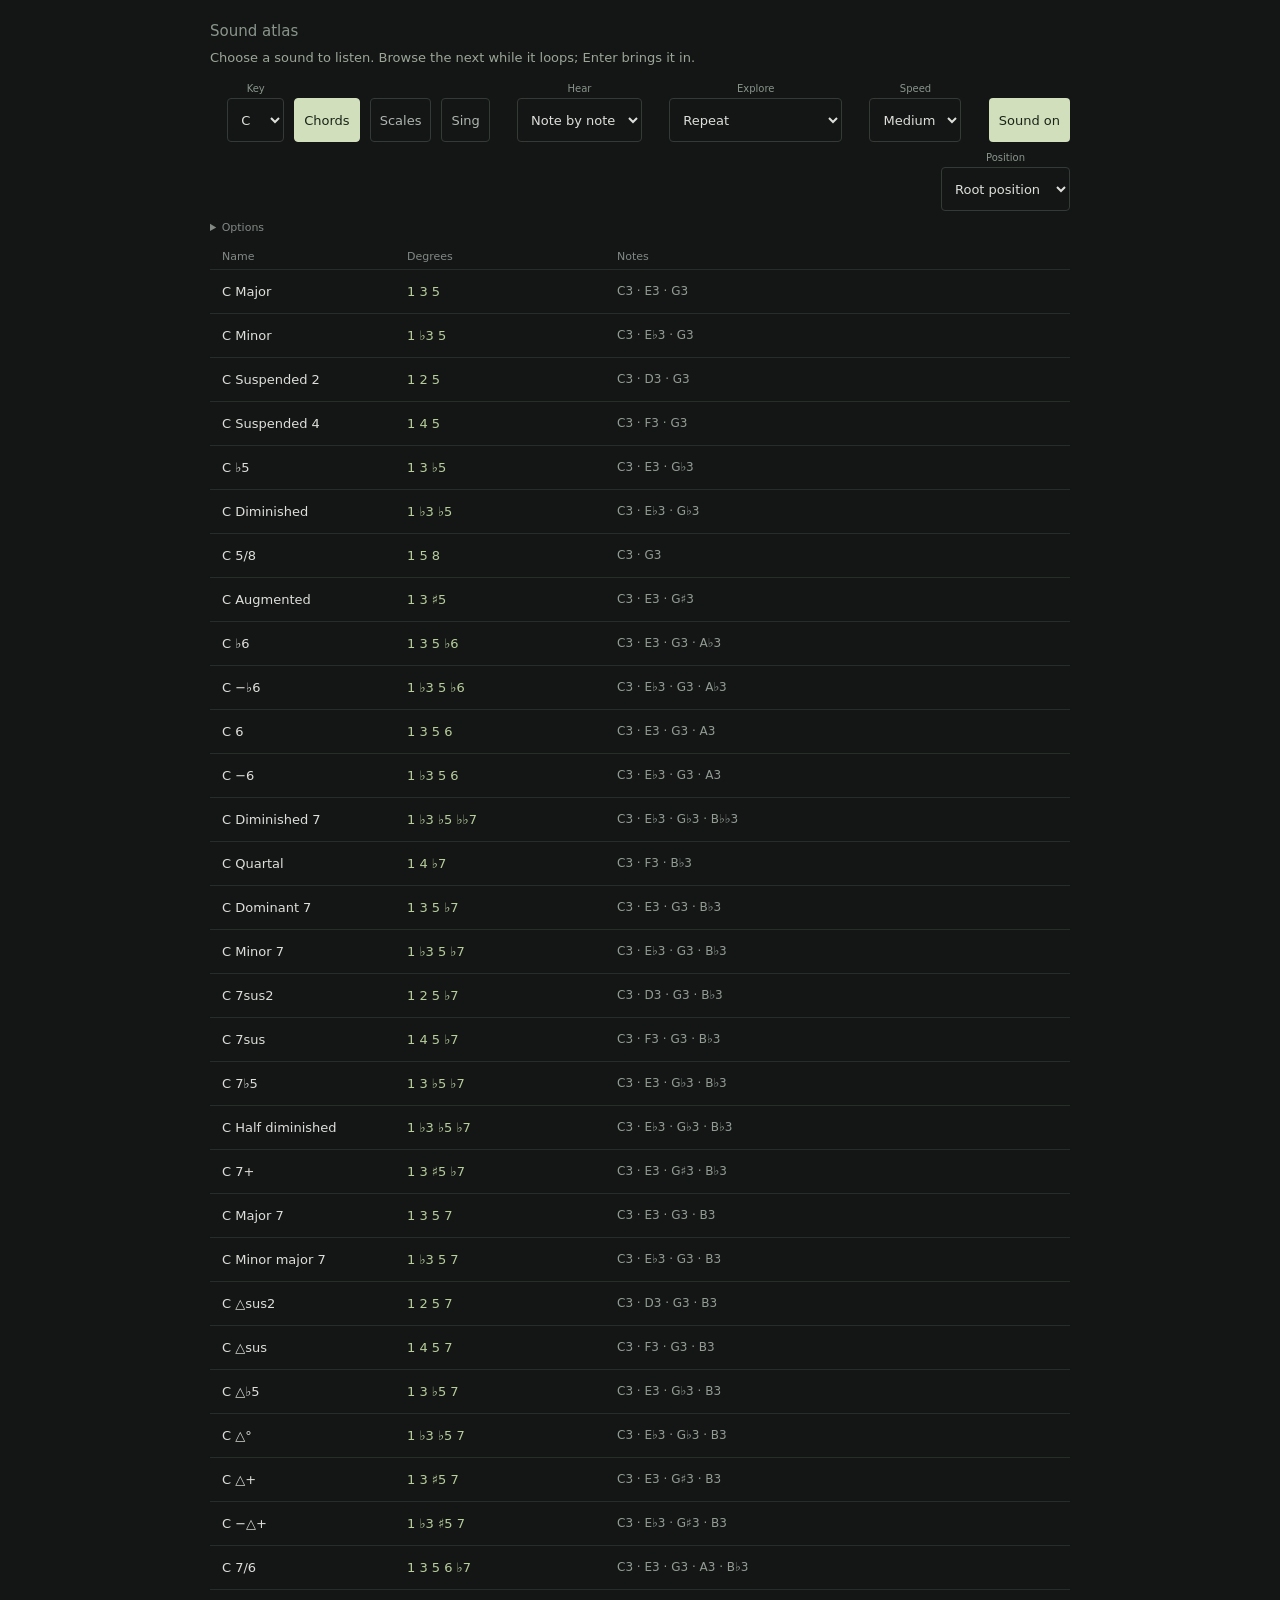
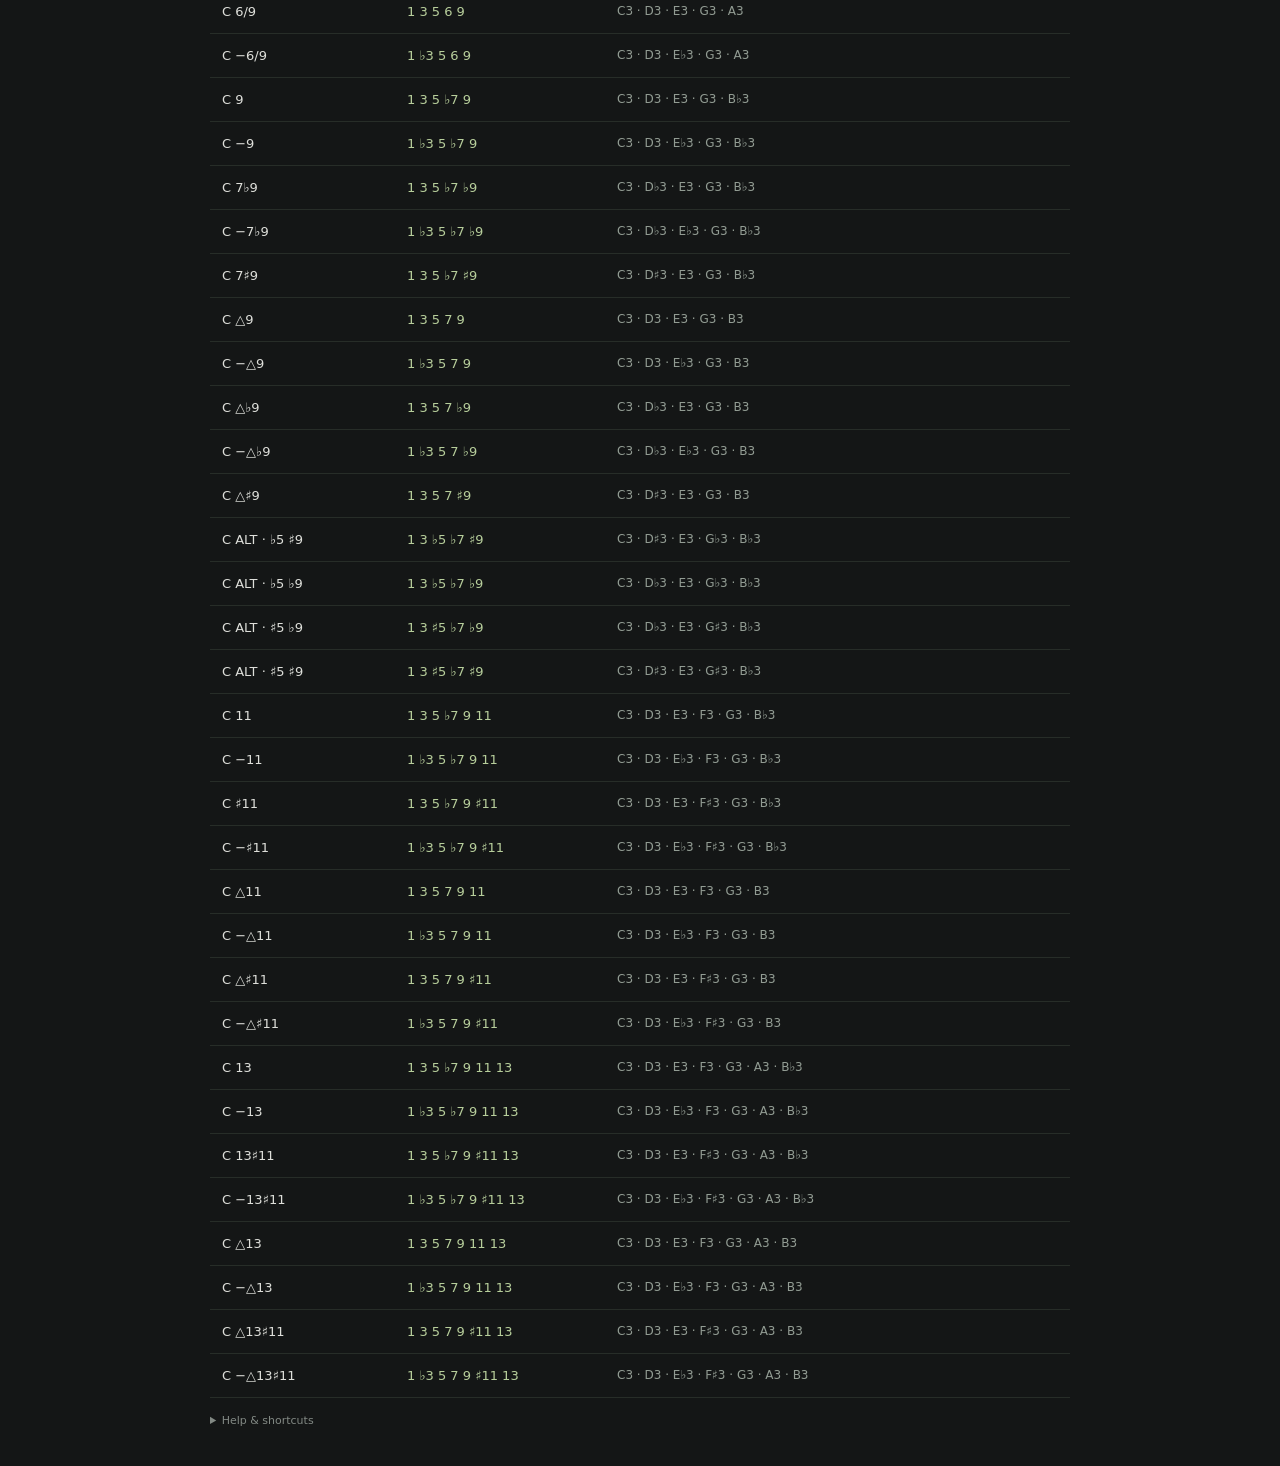
==== commit d8a5c9a7: "Replace sticky desktop queue with inversion previews inside note cells" ====
--- a/index.html
+++ b/index.html
@@ -18,4 +18,7 @@
 
 @media(min-width:601px){#desktop-listening{position:sticky;top:0;z-index:8;background:#17231b;border:1px solid #435540;border-radius:10px;padding:12px 14px;margin:14px 0;box-shadow:0 6px 16px #0003}#desktop-listening #lesson{border:0;margin:0 0 7px!important;padding:0;min-height:0;color:#b6c7af!important;font-size:11px!important}#desktop-listening #queue{font-size:15px;color:#c6e7ff;line-height:1.6;margin:0;padding-right:115px;min-height:24px;white-space:normal}#desktop-bring-in{position:absolute;right:12px;bottom:12px;background:#cce8b3;color:#1b2b17;min-height:38px}main>.wrap table{table-layout:auto;width:auto;min-width:min(100%,680px)}main>.wrap td:first-child{width:185px}main>.wrap td:nth-child(2){width:210px}main>.wrap td:nth-child(3){width:auto}main>.wrap td,main>.wrap th{padding-left:12px;padding-right:12px}html{scroll-padding-top:130px}.singing #desktop-listening{display:none}}
 @media(max-width:600px){#desktop-listening{display:none}}
-</style><link rel="stylesheet" href="css/sing-polish.css?v=review-5"><main><h1>Sound atlas<strong id="root-name" hidden>C</strong></h1><p class="intro">Choose a sound to start. Tap a sound to listen. Tap another to cue it.</p><nav><select id="key" aria-label="Root key"></select><button id="chords">Chords</button><button id="scales">Scales</button><button id="sing">Sing</button><button id="practice-selection" hidden>♪ Sing this scale</button><select id="play-style" aria-label="Playback style"><option value="chord">Together</option><option value="tones" selected>Note by note</option></select><select id="inversion" aria-label="Chord inversion"></select><select id="auto-mode" aria-label="Automatic listening"><option value="loop">Repeat</option><option value="inversions">Explore inversions</option><option value="keyboard">Across the keyboard</option><option value="browse">Next sound</option></select><select id="pace" aria-label="Playback pace"><option value="900">Fast</option><option value="1600" selected>Medium</option><option value="2800">Slow</option></select><button id="sound-toggle" aria-pressed="true" title="Pause or resume sound (Space)">Sound on</button><button id="stop" hidden>Stop</button></nav><details class="settings"><summary>Options</summary><div class="options"><select id="voice" aria-label="Tone"><option value="triangle">Soft tone</option><option value="sine">Pure sine</option></select><label>Volume <input id="volume" type="range" min="0" max="0.5" step="0.01" value="0.18"></label><select id="sweep-range" aria-label="Keyboard sweep range"><option value="-1,1">Roots C2–C4</option><option value="-2,2">Roots C1–C5</option><option value="0,2">Roots C3–C5</option></select></div></details><p id="status" aria-live="polite">Click a row · ↑ ↓ browse & listen · Space pause / resume · Esc stop.</p><aside id="desktop-listening" aria-label="Playing and queued sound"><p id="lesson" aria-live="polite" style="font-size:12px;color:#b7ce9b;line-height:1.6"></p><p id="queue" aria-live="polite" hidden></p><button id="desktop-bring-in" disabled>Bring in ↵</button></aside><section id="sing-panel" hidden><section id="call-response" data-phase="ready"><small>CALL & RESPONSE</small><div class="coach-level"><label>Assistance <select id="coach-mode"><option value="learn">Learn · short fragments</option><option value="practice">Practice · full phrase</option><option value="challenge">Challenge · from memory</option></select></label></div><h2 id="call-phase">READY</h2><p id="call-hint">Hear the piano. Sing it back. See how you did.</p><canvas id="coach-path" width="800" height="240" aria-label="Pitch path: target notes and your voice position"></canvas><p id="coach-feedback" role="status">Hear it. Find your starting note. Sing a small phrase.</p><div id="call-notes" aria-label="Notes to sing"></div><div class="call-beat-track"><div id="call-beat"></div></div><div id="call-position"></div><div id="call-progress" aria-live="polite"></div><div class="call-actions"><button id="call-go">♪ Listen & sing</button><button id="coach-ready" hidden disabled>Ready →</button><button id="coach-next" hidden>Next fragment →</button><button id="coach-reference">♪ Starting note</button><button id="call-new" aria-controls="call-options" aria-expanded="false">Choose scale</button></div><details id="sing-shortcut-help"><summary>Keyboard shortcuts</summary><div><kbd>Space</kbd> Start / stop <kbd>Enter</kbd> Continue<br><kbd>P</kbd> Hear reference <kbd>R</kbd> Retry <kbd>N</kbd> Next fragment<br><kbd>S</kbd> Scale settings <kbd>Esc</kbd> Stop audio & mic <kbd>?</kbd> This guide</div><p>Shortcuts leave dropdowns, buttons, and text fields with their normal keyboard behavior. Retry is available after review.</p></details><details id="call-options"><summary>Scale, range & pace</summary><label class="guidance-option"><input id="call-guidance" type="checkbox" checked> Show notes and tuning while I sing</label><div id="call-config"></div></details></section><h2>Follow your voice.</h2><p>Sing freely. See your note, octave, and movement across the range.</p><details id="exercise"><summary>Practice an atlas scale</summary><h3 id="exercise-heading"></h3><div class="exercise-controls"><label>Scale<select id="exercise-scale"></select></label><label>Pattern<select id="exercise-pattern"><option value="scale">Scale</option><option value="thirds">Every other scale note</option><option value="chord">Scale degrees 1–3–5</option></select></label><label>Starting note<select id="exercise-root"></select></label><label>Direction<select id="exercise-direction"><option value="up">Ascending ↗</option><option value="down">Descending ↘</option><option value="both">Up & down ↗↘</option><option value="coach">Chord · up · down · chord · next key</option></select></label><label>Coach cycle keys<select id="cycle-keys"><option value="1">1 key</option><option value="3">3 keys</option><option value="6">6 keys</option><option value="12" selected>12 keys, rising by semitone</option></select></label><label>Octaves<select id="exercise-octaves"><option>1</option><option>2</option><option>3</option></select></label><label>Seconds per note<select id="exercise-seconds"><option value="1">1</option><option value="2" selected>2</option><option value="3">3</option><option value="4">4</option></select></label><label><input id="exercise-guide" type="checkbox" checked> Hear each note</label><button id="exercise-start">Start phrase</button></div><p>Follow the highlighted note. The phrase advances at your chosen pace; this is guided practice, not a scored test. Use headphones so the reference does not enter the microphone.</p><div id="exercise-notes"></div><p id="exercise-instruction" aria-live="polite">Choose a scale and start when ready.</p></details><div class="sing-controls"><details class="reference-options"><summary>Piano reference (optional)</summary><label>Note <select id="sing-target" aria-label="Target note"></select></label><span id="sing-target-hz"></span><button id="sing-reference">♪ Hear note</button></details><button id="sing-mic" aria-pressed="false">Enable microphone</button></div><p id="sing-message" role="status">Your microphone stays on this device. Nothing is recorded or uploaded. Pitch tracking is for one voice at a time.</p><div id="voice-stage"><div class="hud-label">VOICE / LIVE ANALYSIS</div><div class="sing-readout"><div><strong id="sing-note">—</strong><span id="sing-hz"></span></div><div><strong id="sing-cents">—</strong><span id="sing-direction"></span></div></div><div class="pitch-meter"><span id="sing-needle"></span></div><div class="meter-labels"><span>♭ Flat −100¢</span><span>Nearest note</span><span>+100¢ Sharp ♯</span></div><canvas id="sing-trace" width="800" height="420" aria-label="Live voice pitch across octaves C0 through C8"></canvas><div class="sing-input"><label>Input level <meter id="sing-level" min="0" max="1" value="0"></meter></label><span id="sing-confidence">—</span></div><canvas id="sing-wave" width="800" height="80" aria-label="Live microphone waveform"></canvas></div><section id="take-review" hidden><div class="review-header"><h3>Your take</h3><label>Precision <select id="bucket-tolerance" aria-label="In-tune tolerance"><option value="10">±10¢</option><option value="25" selected>±25¢</option><option value="50">±50¢</option></select></label></div><p id="take-summary"></p><div class="review-legend"><span><i class="legend-in"></i>In tune</span><span><i class="legend-out"></i>Outside band</span><span><i class="legend-missing"></i>Unmeasured</span></div><div id="bucket-review"></div><details class="audit-details"><summary>Details · measurements & full trace</summary><p class="review-help">Fill: time in tune out of the whole note slot. Line: pitch distance (±100¢ display). Strip: when you matched. “Heard” is the most frequent detected note; “Detected” is coverage.</p><div id="note-audit" class="wrap-audit"></div><canvas id="take-canvas" width="800" height="300" aria-label="Captured pitch trace: green measured voice, blue intended notes"></canvas><label class="review-offset">Timing alignment <input id="review-offset" type="range" min="-500" max="1000" step="25" value="0"><span id="review-offset-label">0 ms</span></label><p class="review-help">Shift alignment only for a consistently early or late response; this does not calibrate device latency. Sustained metrics omit the first 200 ms (or 25% of short notes) and final 60 ms. Spread includes vibrato and drift. Uncertain readings have insufficient clear data. Green trace: voice; blue: target. Estimates are not a vocal-quality grade. Pitch data stays in this session; no audio or video is recorded.</p></details></section><p class="sing-help">Pitch trail shows about 10 seconds across C0–C8. Cents show your distance from the nearest equal-tempered note (A4 = 440 Hz). Detection works best around C1–C7, depending on your microphone; the chart’s lower octaves provide context.</p><p class="sing-help">Piano: FluidR3 / MIDI.js Soundfonts · <a href="sounds/piano/ATTRIBUTION.md">Sample credits</a></p></section><div class="wrap"><table><thead><tr><th>Name</th><th>Degrees</th><th>Notes</th></tr></thead><tbody id="rows"></tbody></table></div><details><summary>Help & shortcuts</summary><p>↑ ↓ select · ← → inversions · Space pause / resume · Esc stop.<br>Inversions keep the same chord tones and change the lowest note. Root position has the root in the bass; first inversion has the next chord tone, and so on. Here, chords use compact voicings (extensions fold into one octave); repeated pitch classes are omitted. Use ← → to compare inversions. These are bass-position inversions, not every possible spacing or doubling.<br>♭ lowers a degree; ♯ raises it. Scale degrees retain their octave; chord extensions use compact voicings. “sus” means sus4. ALT rows preserve the specific formulas printed in the photo.</p></details></main><section class="listening-dock" aria-label="Listening controls"><div class="dock-top"><div><small id="playing-label">READY TO LISTEN</small><div id="playing-name">Tap any chord or scale</div></div><div id="sound-slot"></div></div><div class="cue-panel"><div class="cue-heading"><small>NEXT</small><button id="clear-cue" aria-label="Clear queued sound" hidden>Clear</button></div><div id="cue-name">Choose a row while listening</div><div id="cue-notes"></div><div class="cue-actions"><button id="previous-inversion" aria-label="Previous inversion">‹</button><div id="position-slot"></div><button id="next-inversion" aria-label="Next inversion">›</button><button id="bring-in" disabled>Bring in</button></div></div></section><script src="js/scale-chapters.js?v=contents-order-27"></script><script src="js/atlas.js?v=visible-queue-3"></script><script src="js/piano.js?v=1"></script><script src="js/sing.js?v=no-camera-8"></script><script src="js/exercise.js?v=cycle-6"></script><script src="js/bucket-review.js?v=compact-2"></script><script src="js/take-analysis.js?v=compact-3"></script><script src="js/take-review.js?v=1"></script><script src="js/call-response.js?v=no-camera-6"></script><script>document.querySelector("#review-offset").addEventListener("input",()=>{if(takePoints.length)finishTake()});</script><script src="js/coach-cycle.js?v=1"></script><script src="js/sing-coach.js?v=cycle-2"></script><script src="js/sing-shortcuts.js?v=2"></script><script>document.querySelector("#bucket-tolerance").addEventListener("change",renderBucketReview);</script></html>
+
+@media(min-width:601px){#desktop-listening{display:none}html{scroll-padding-top:20px}main>.wrap table{width:100%;min-width:0}main>.wrap td:nth-child(3){min-width:270px}.notes-preview-cell{position:relative;padding-right:210px!important;min-height:72px}.inversion-preview{display:flex;flex-direction:column;gap:4px;margin:7px 0;padding:10px 12px;background:#182e3a;border:1px solid #679ab4;border-radius:9px;box-shadow:0 3px 12px #0002;max-width:360px}.inversion-preview small{color:#97cce6;font-size:9px;letter-spacing:1px}.inversion-preview strong{color:#e1f6ff;font-size:14px;font-weight:500}.inversion-preview span{font-size:10px;color:#a9c9d9}tr.queued td:nth-child(3)>span{color:#738c87}main>.wrap td.notes-preview-cell{padding-right:12px!important}}
+@media(max-width:600px){.inversion-preview{display:none}}
+</style><link rel="stylesheet" href="css/sing-polish.css?v=review-5"><main><h1>Sound atlas<strong id="root-name" hidden>C</strong></h1><p class="intro">Choose a sound to start. Tap a sound to listen. Tap another to cue it.</p><nav><select id="key" aria-label="Root key"></select><button id="chords">Chords</button><button id="scales">Scales</button><button id="sing">Sing</button><button id="practice-selection" hidden>♪ Sing this scale</button><select id="play-style" aria-label="Playback style"><option value="chord">Together</option><option value="tones" selected>Note by note</option></select><select id="inversion" aria-label="Chord inversion"></select><select id="auto-mode" aria-label="Automatic listening"><option value="loop">Repeat</option><option value="inversions">Explore inversions</option><option value="keyboard">Across the keyboard</option><option value="browse">Next sound</option></select><select id="pace" aria-label="Playback pace"><option value="900">Fast</option><option value="1600" selected>Medium</option><option value="2800">Slow</option></select><button id="sound-toggle" aria-pressed="true" title="Pause or resume sound (Space)">Sound on</button><button id="stop" hidden>Stop</button></nav><details class="settings"><summary>Options</summary><div class="options"><select id="voice" aria-label="Tone"><option value="triangle">Soft tone</option><option value="sine">Pure sine</option></select><label>Volume <input id="volume" type="range" min="0" max="0.5" step="0.01" value="0.18"></label><select id="sweep-range" aria-label="Keyboard sweep range"><option value="-1,1">Roots C2–C4</option><option value="-2,2">Roots C1–C5</option><option value="0,2">Roots C3–C5</option></select></div></details><p id="status" aria-live="polite">Click a row · ↑ ↓ browse & listen · Space pause / resume · Esc stop.</p><aside id="desktop-listening" aria-label="Playing and queued sound"><p id="lesson" aria-live="polite" style="font-size:12px;color:#b7ce9b;line-height:1.6"></p><p id="queue" aria-live="polite" hidden></p><button id="desktop-bring-in" disabled>Bring in ↵</button></aside><section id="sing-panel" hidden><section id="call-response" data-phase="ready"><small>CALL & RESPONSE</small><div class="coach-level"><label>Assistance <select id="coach-mode"><option value="learn">Learn · short fragments</option><option value="practice">Practice · full phrase</option><option value="challenge">Challenge · from memory</option></select></label></div><h2 id="call-phase">READY</h2><p id="call-hint">Hear the piano. Sing it back. See how you did.</p><canvas id="coach-path" width="800" height="240" aria-label="Pitch path: target notes and your voice position"></canvas><p id="coach-feedback" role="status">Hear it. Find your starting note. Sing a small phrase.</p><div id="call-notes" aria-label="Notes to sing"></div><div class="call-beat-track"><div id="call-beat"></div></div><div id="call-position"></div><div id="call-progress" aria-live="polite"></div><div class="call-actions"><button id="call-go">♪ Listen & sing</button><button id="coach-ready" hidden disabled>Ready →</button><button id="coach-next" hidden>Next fragment →</button><button id="coach-reference">♪ Starting note</button><button id="call-new" aria-controls="call-options" aria-expanded="false">Choose scale</button></div><details id="sing-shortcut-help"><summary>Keyboard shortcuts</summary><div><kbd>Space</kbd> Start / stop <kbd>Enter</kbd> Continue<br><kbd>P</kbd> Hear reference <kbd>R</kbd> Retry <kbd>N</kbd> Next fragment<br><kbd>S</kbd> Scale settings <kbd>Esc</kbd> Stop audio & mic <kbd>?</kbd> This guide</div><p>Shortcuts leave dropdowns, buttons, and text fields with their normal keyboard behavior. Retry is available after review.</p></details><details id="call-options"><summary>Scale, range & pace</summary><label class="guidance-option"><input id="call-guidance" type="checkbox" checked> Show notes and tuning while I sing</label><div id="call-config"></div></details></section><h2>Follow your voice.</h2><p>Sing freely. See your note, octave, and movement across the range.</p><details id="exercise"><summary>Practice an atlas scale</summary><h3 id="exercise-heading"></h3><div class="exercise-controls"><label>Scale<select id="exercise-scale"></select></label><label>Pattern<select id="exercise-pattern"><option value="scale">Scale</option><option value="thirds">Every other scale note</option><option value="chord">Scale degrees 1–3–5</option></select></label><label>Starting note<select id="exercise-root"></select></label><label>Direction<select id="exercise-direction"><option value="up">Ascending ↗</option><option value="down">Descending ↘</option><option value="both">Up & down ↗↘</option><option value="coach">Chord · up · down · chord · next key</option></select></label><label>Coach cycle keys<select id="cycle-keys"><option value="1">1 key</option><option value="3">3 keys</option><option value="6">6 keys</option><option value="12" selected>12 keys, rising by semitone</option></select></label><label>Octaves<select id="exercise-octaves"><option>1</option><option>2</option><option>3</option></select></label><label>Seconds per note<select id="exercise-seconds"><option value="1">1</option><option value="2" selected>2</option><option value="3">3</option><option value="4">4</option></select></label><label><input id="exercise-guide" type="checkbox" checked> Hear each note</label><button id="exercise-start">Start phrase</button></div><p>Follow the highlighted note. The phrase advances at your chosen pace; this is guided practice, not a scored test. Use headphones so the reference does not enter the microphone.</p><div id="exercise-notes"></div><p id="exercise-instruction" aria-live="polite">Choose a scale and start when ready.</p></details><div class="sing-controls"><details class="reference-options"><summary>Piano reference (optional)</summary><label>Note <select id="sing-target" aria-label="Target note"></select></label><span id="sing-target-hz"></span><button id="sing-reference">♪ Hear note</button></details><button id="sing-mic" aria-pressed="false">Enable microphone</button></div><p id="sing-message" role="status">Your microphone stays on this device. Nothing is recorded or uploaded. Pitch tracking is for one voice at a time.</p><div id="voice-stage"><div class="hud-label">VOICE / LIVE ANALYSIS</div><div class="sing-readout"><div><strong id="sing-note">—</strong><span id="sing-hz"></span></div><div><strong id="sing-cents">—</strong><span id="sing-direction"></span></div></div><div class="pitch-meter"><span id="sing-needle"></span></div><div class="meter-labels"><span>♭ Flat −100¢</span><span>Nearest note</span><span>+100¢ Sharp ♯</span></div><canvas id="sing-trace" width="800" height="420" aria-label="Live voice pitch across octaves C0 through C8"></canvas><div class="sing-input"><label>Input level <meter id="sing-level" min="0" max="1" value="0"></meter></label><span id="sing-confidence">—</span></div><canvas id="sing-wave" width="800" height="80" aria-label="Live microphone waveform"></canvas></div><section id="take-review" hidden><div class="review-header"><h3>Your take</h3><label>Precision <select id="bucket-tolerance" aria-label="In-tune tolerance"><option value="10">±10¢</option><option value="25" selected>±25¢</option><option value="50">±50¢</option></select></label></div><p id="take-summary"></p><div class="review-legend"><span><i class="legend-in"></i>In tune</span><span><i class="legend-out"></i>Outside band</span><span><i class="legend-missing"></i>Unmeasured</span></div><div id="bucket-review"></div><details class="audit-details"><summary>Details · measurements & full trace</summary><p class="review-help">Fill: time in tune out of the whole note slot. Line: pitch distance (±100¢ display). Strip: when you matched. “Heard” is the most frequent detected note; “Detected” is coverage.</p><div id="note-audit" class="wrap-audit"></div><canvas id="take-canvas" width="800" height="300" aria-label="Captured pitch trace: green measured voice, blue intended notes"></canvas><label class="review-offset">Timing alignment <input id="review-offset" type="range" min="-500" max="1000" step="25" value="0"><span id="review-offset-label">0 ms</span></label><p class="review-help">Shift alignment only for a consistently early or late response; this does not calibrate device latency. Sustained metrics omit the first 200 ms (or 25% of short notes) and final 60 ms. Spread includes vibrato and drift. Uncertain readings have insufficient clear data. Green trace: voice; blue: target. Estimates are not a vocal-quality grade. Pitch data stays in this session; no audio or video is recorded.</p></details></section><p class="sing-help">Pitch trail shows about 10 seconds across C0–C8. Cents show your distance from the nearest equal-tempered note (A4 = 440 Hz). Detection works best around C1–C7, depending on your microphone; the chart’s lower octaves provide context.</p><p class="sing-help">Piano: FluidR3 / MIDI.js Soundfonts · <a href="sounds/piano/ATTRIBUTION.md">Sample credits</a></p></section><div class="wrap"><table><thead><tr><th>Name</th><th>Degrees</th><th>Notes</th></tr></thead><tbody id="rows"></tbody></table></div><details><summary>Help & shortcuts</summary><p>↑ ↓ select · ← → inversions · Space pause / resume · Esc stop.<br>Inversions keep the same chord tones and change the lowest note. Root position has the root in the bass; first inversion has the next chord tone, and so on. Here, chords use compact voicings (extensions fold into one octave); repeated pitch classes are omitted. Use ← → to compare inversions. These are bass-position inversions, not every possible spacing or doubling.<br>♭ lowers a degree; ♯ raises it. Scale degrees retain their octave; chord extensions use compact voicings. “sus” means sus4. ALT rows preserve the specific formulas printed in the photo.</p></details></main><section class="listening-dock" aria-label="Listening controls"><div class="dock-top"><div><small id="playing-label">READY TO LISTEN</small><div id="playing-name">Tap any chord or scale</div></div><div id="sound-slot"></div></div><div class="cue-panel"><div class="cue-heading"><small>NEXT</small><button id="clear-cue" aria-label="Clear queued sound" hidden>Clear</button></div><div id="cue-name">Choose a row while listening</div><div id="cue-notes"></div><div class="cue-actions"><button id="previous-inversion" aria-label="Previous inversion">‹</button><div id="position-slot"></div><button id="next-inversion" aria-label="Next inversion">›</button><button id="bring-in" disabled>Bring in</button></div></div></section><script src="js/scale-chapters.js?v=contents-order-27"></script><script src="js/atlas.js?v=row-preview-5"></script><script src="js/piano.js?v=1"></script><script src="js/sing.js?v=no-camera-8"></script><script src="js/exercise.js?v=cycle-6"></script><script src="js/bucket-review.js?v=compact-2"></script><script src="js/take-analysis.js?v=compact-3"></script><script src="js/take-review.js?v=1"></script><script src="js/call-response.js?v=no-camera-6"></script><script>document.querySelector("#review-offset").addEventListener("input",()=>{if(takePoints.length)finishTake()});</script><script src="js/coach-cycle.js?v=1"></script><script src="js/sing-coach.js?v=cycle-2"></script><script src="js/sing-shortcuts.js?v=2"></script><script>document.querySelector("#bucket-tolerance").addEventListener("change",renderBucketReview);</script></html>
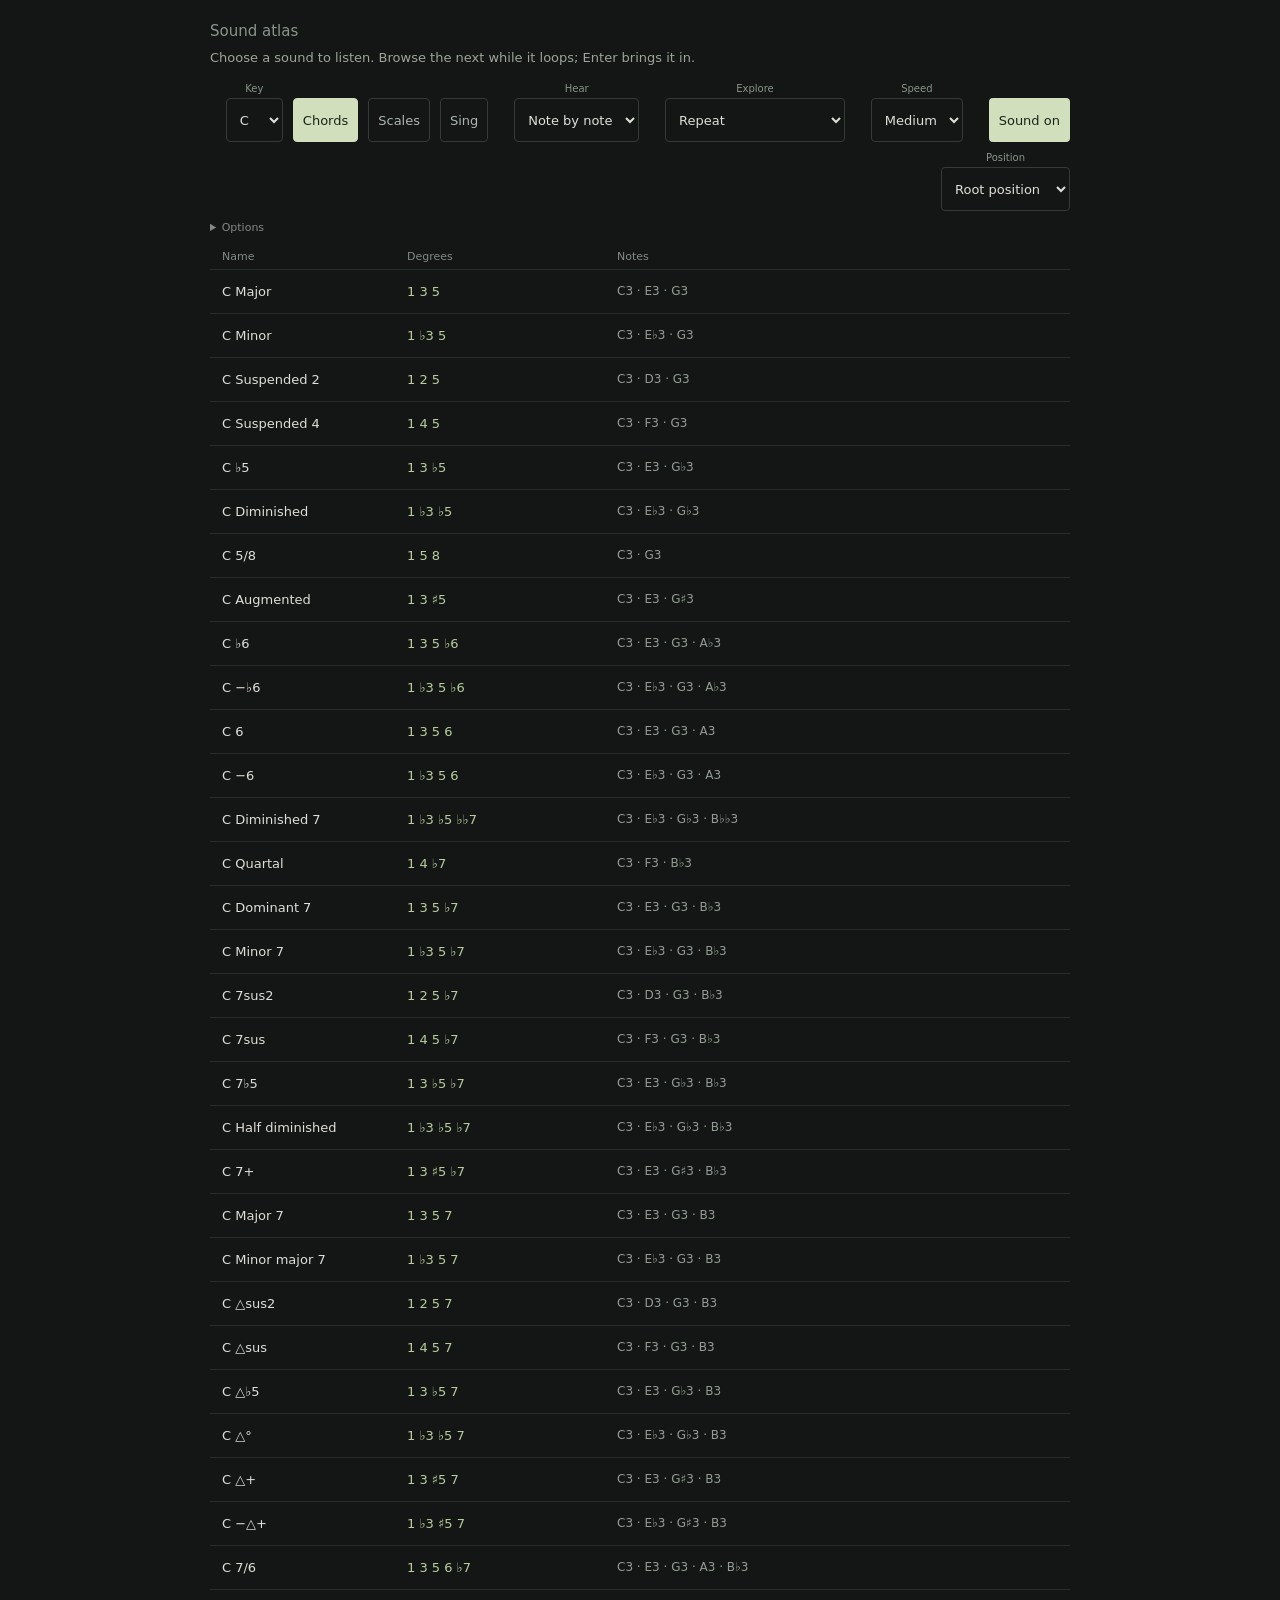
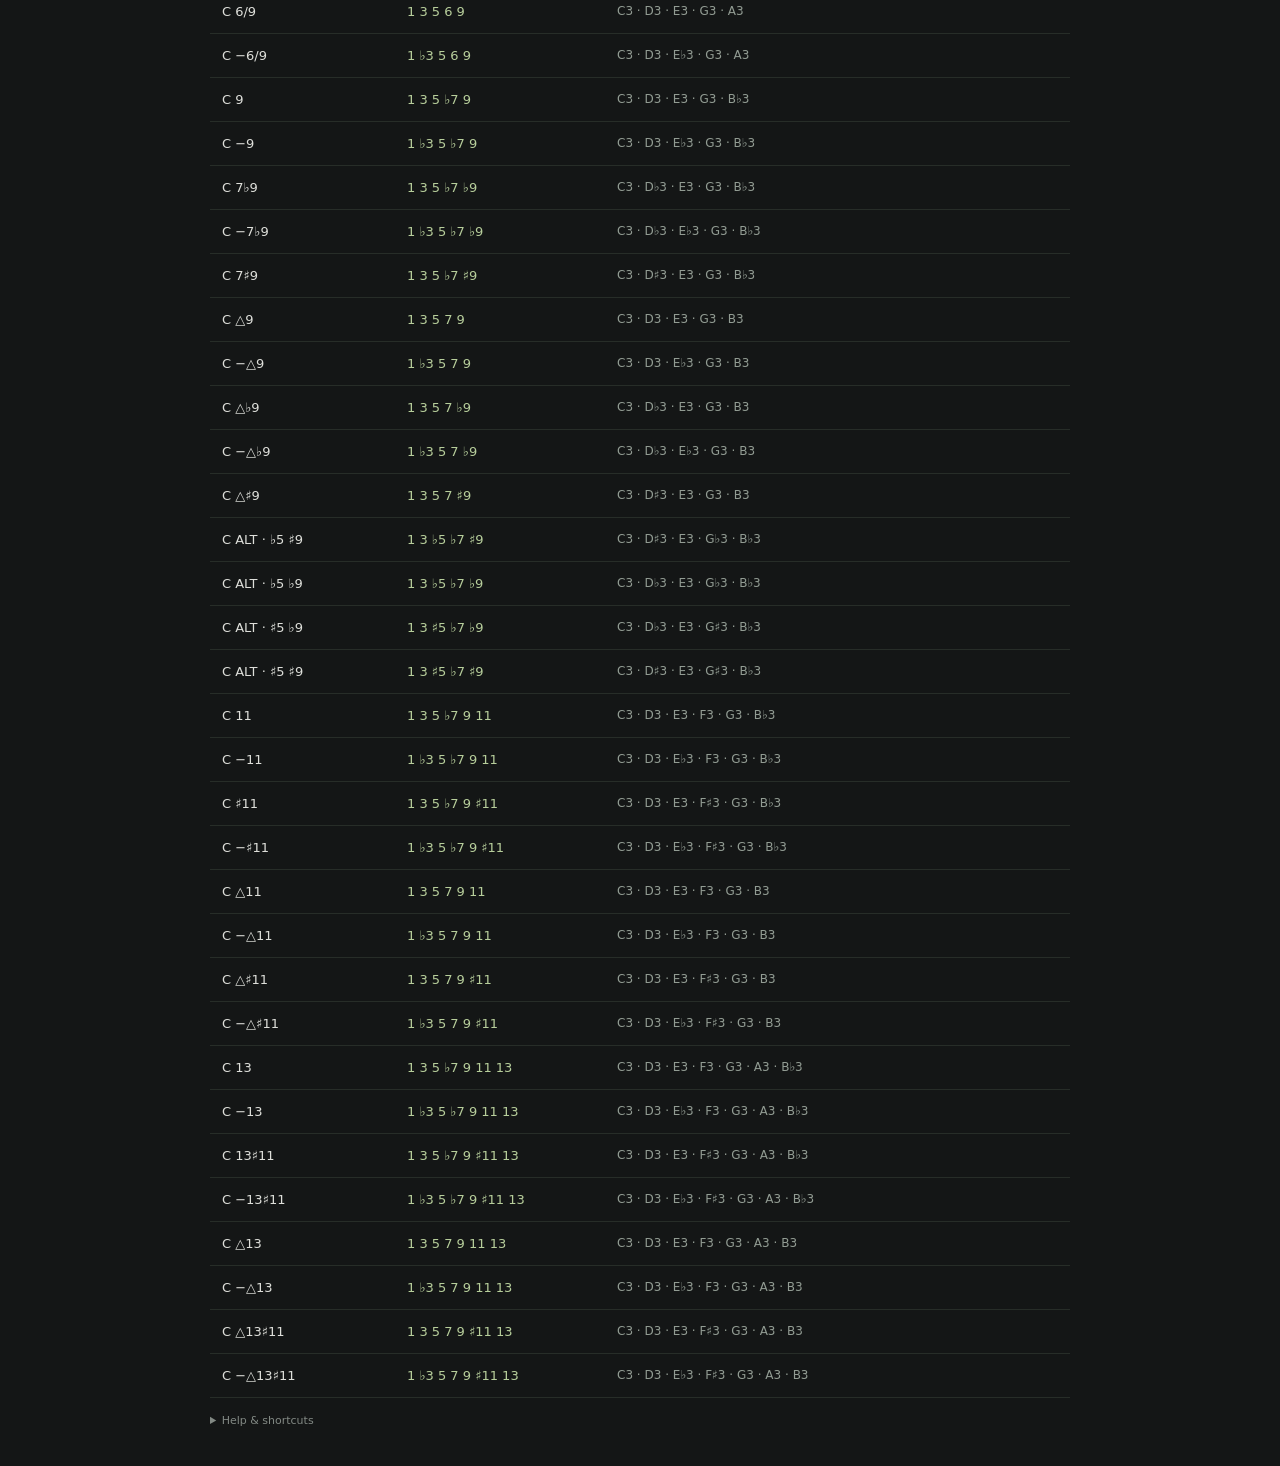
==== commit 213f3fa6: "Add full-octave starting-degree cycles to Scales playback" ====
--- a/index.html
+++ b/index.html
@@ -21,4 +21,4 @@
 
 @media(min-width:601px){#desktop-listening{display:none}html{scroll-padding-top:20px}main>.wrap table{width:100%;min-width:0}main>.wrap td:nth-child(3){min-width:270px}.notes-preview-cell{position:relative;padding-right:210px!important;min-height:72px}.inversion-preview{display:flex;flex-direction:column;gap:4px;margin:7px 0;padding:10px 12px;background:#182e3a;border:1px solid #679ab4;border-radius:9px;box-shadow:0 3px 12px #0002;max-width:360px}.inversion-preview small{color:#97cce6;font-size:9px;letter-spacing:1px}.inversion-preview strong{color:#e1f6ff;font-size:14px;font-weight:500}.inversion-preview span{font-size:10px;color:#a9c9d9}tr.queued td:nth-child(3)>span{color:#738c87}main>.wrap td.notes-preview-cell{padding-right:12px!important}}
 @media(max-width:600px){.inversion-preview{display:none}}
-</style><link rel="stylesheet" href="css/sing-polish.css?v=review-5"><main><h1>Sound atlas<strong id="root-name" hidden>C</strong></h1><p class="intro">Choose a sound to start. Tap a sound to listen. Tap another to cue it.</p><nav><select id="key" aria-label="Root key"></select><button id="chords">Chords</button><button id="scales">Scales</button><button id="sing">Sing</button><button id="practice-selection" hidden>♪ Sing this scale</button><select id="play-style" aria-label="Playback style"><option value="chord">Together</option><option value="tones" selected>Note by note</option></select><select id="inversion" aria-label="Chord inversion"></select><select id="auto-mode" aria-label="Automatic listening"><option value="loop">Repeat</option><option value="inversions">Explore inversions</option><option value="keyboard">Across the keyboard</option><option value="browse">Next sound</option></select><select id="pace" aria-label="Playback pace"><option value="900">Fast</option><option value="1600" selected>Medium</option><option value="2800">Slow</option></select><button id="sound-toggle" aria-pressed="true" title="Pause or resume sound (Space)">Sound on</button><button id="stop" hidden>Stop</button></nav><details class="settings"><summary>Options</summary><div class="options"><select id="voice" aria-label="Tone"><option value="triangle">Soft tone</option><option value="sine">Pure sine</option></select><label>Volume <input id="volume" type="range" min="0" max="0.5" step="0.01" value="0.18"></label><select id="sweep-range" aria-label="Keyboard sweep range"><option value="-1,1">Roots C2–C4</option><option value="-2,2">Roots C1–C5</option><option value="0,2">Roots C3–C5</option></select></div></details><p id="status" aria-live="polite">Click a row · ↑ ↓ browse & listen · Space pause / resume · Esc stop.</p><aside id="desktop-listening" aria-label="Playing and queued sound"><p id="lesson" aria-live="polite" style="font-size:12px;color:#b7ce9b;line-height:1.6"></p><p id="queue" aria-live="polite" hidden></p><button id="desktop-bring-in" disabled>Bring in ↵</button></aside><section id="sing-panel" hidden><section id="call-response" data-phase="ready"><small>CALL & RESPONSE</small><div class="coach-level"><label>Assistance <select id="coach-mode"><option value="learn">Learn · short fragments</option><option value="practice">Practice · full phrase</option><option value="challenge">Challenge · from memory</option></select></label></div><h2 id="call-phase">READY</h2><p id="call-hint">Hear the piano. Sing it back. See how you did.</p><canvas id="coach-path" width="800" height="240" aria-label="Pitch path: target notes and your voice position"></canvas><p id="coach-feedback" role="status">Hear it. Find your starting note. Sing a small phrase.</p><div id="call-notes" aria-label="Notes to sing"></div><div class="call-beat-track"><div id="call-beat"></div></div><div id="call-position"></div><div id="call-progress" aria-live="polite"></div><div class="call-actions"><button id="call-go">♪ Listen & sing</button><button id="coach-ready" hidden disabled>Ready →</button><button id="coach-next" hidden>Next fragment →</button><button id="coach-reference">♪ Starting note</button><button id="call-new" aria-controls="call-options" aria-expanded="false">Choose scale</button></div><details id="sing-shortcut-help"><summary>Keyboard shortcuts</summary><div><kbd>Space</kbd> Start / stop <kbd>Enter</kbd> Continue<br><kbd>P</kbd> Hear reference <kbd>R</kbd> Retry <kbd>N</kbd> Next fragment<br><kbd>S</kbd> Scale settings <kbd>Esc</kbd> Stop audio & mic <kbd>?</kbd> This guide</div><p>Shortcuts leave dropdowns, buttons, and text fields with their normal keyboard behavior. Retry is available after review.</p></details><details id="call-options"><summary>Scale, range & pace</summary><label class="guidance-option"><input id="call-guidance" type="checkbox" checked> Show notes and tuning while I sing</label><div id="call-config"></div></details></section><h2>Follow your voice.</h2><p>Sing freely. See your note, octave, and movement across the range.</p><details id="exercise"><summary>Practice an atlas scale</summary><h3 id="exercise-heading"></h3><div class="exercise-controls"><label>Scale<select id="exercise-scale"></select></label><label>Pattern<select id="exercise-pattern"><option value="scale">Scale</option><option value="thirds">Every other scale note</option><option value="chord">Scale degrees 1–3–5</option></select></label><label>Starting note<select id="exercise-root"></select></label><label>Direction<select id="exercise-direction"><option value="up">Ascending ↗</option><option value="down">Descending ↘</option><option value="both">Up & down ↗↘</option><option value="coach">Chord · up · down · chord · next key</option></select></label><label>Coach cycle keys<select id="cycle-keys"><option value="1">1 key</option><option value="3">3 keys</option><option value="6">6 keys</option><option value="12" selected>12 keys, rising by semitone</option></select></label><label>Octaves<select id="exercise-octaves"><option>1</option><option>2</option><option>3</option></select></label><label>Seconds per note<select id="exercise-seconds"><option value="1">1</option><option value="2" selected>2</option><option value="3">3</option><option value="4">4</option></select></label><label><input id="exercise-guide" type="checkbox" checked> Hear each note</label><button id="exercise-start">Start phrase</button></div><p>Follow the highlighted note. The phrase advances at your chosen pace; this is guided practice, not a scored test. Use headphones so the reference does not enter the microphone.</p><div id="exercise-notes"></div><p id="exercise-instruction" aria-live="polite">Choose a scale and start when ready.</p></details><div class="sing-controls"><details class="reference-options"><summary>Piano reference (optional)</summary><label>Note <select id="sing-target" aria-label="Target note"></select></label><span id="sing-target-hz"></span><button id="sing-reference">♪ Hear note</button></details><button id="sing-mic" aria-pressed="false">Enable microphone</button></div><p id="sing-message" role="status">Your microphone stays on this device. Nothing is recorded or uploaded. Pitch tracking is for one voice at a time.</p><div id="voice-stage"><div class="hud-label">VOICE / LIVE ANALYSIS</div><div class="sing-readout"><div><strong id="sing-note">—</strong><span id="sing-hz"></span></div><div><strong id="sing-cents">—</strong><span id="sing-direction"></span></div></div><div class="pitch-meter"><span id="sing-needle"></span></div><div class="meter-labels"><span>♭ Flat −100¢</span><span>Nearest note</span><span>+100¢ Sharp ♯</span></div><canvas id="sing-trace" width="800" height="420" aria-label="Live voice pitch across octaves C0 through C8"></canvas><div class="sing-input"><label>Input level <meter id="sing-level" min="0" max="1" value="0"></meter></label><span id="sing-confidence">—</span></div><canvas id="sing-wave" width="800" height="80" aria-label="Live microphone waveform"></canvas></div><section id="take-review" hidden><div class="review-header"><h3>Your take</h3><label>Precision <select id="bucket-tolerance" aria-label="In-tune tolerance"><option value="10">±10¢</option><option value="25" selected>±25¢</option><option value="50">±50¢</option></select></label></div><p id="take-summary"></p><div class="review-legend"><span><i class="legend-in"></i>In tune</span><span><i class="legend-out"></i>Outside band</span><span><i class="legend-missing"></i>Unmeasured</span></div><div id="bucket-review"></div><details class="audit-details"><summary>Details · measurements & full trace</summary><p class="review-help">Fill: time in tune out of the whole note slot. Line: pitch distance (±100¢ display). Strip: when you matched. “Heard” is the most frequent detected note; “Detected” is coverage.</p><div id="note-audit" class="wrap-audit"></div><canvas id="take-canvas" width="800" height="300" aria-label="Captured pitch trace: green measured voice, blue intended notes"></canvas><label class="review-offset">Timing alignment <input id="review-offset" type="range" min="-500" max="1000" step="25" value="0"><span id="review-offset-label">0 ms</span></label><p class="review-help">Shift alignment only for a consistently early or late response; this does not calibrate device latency. Sustained metrics omit the first 200 ms (or 25% of short notes) and final 60 ms. Spread includes vibrato and drift. Uncertain readings have insufficient clear data. Green trace: voice; blue: target. Estimates are not a vocal-quality grade. Pitch data stays in this session; no audio or video is recorded.</p></details></section><p class="sing-help">Pitch trail shows about 10 seconds across C0–C8. Cents show your distance from the nearest equal-tempered note (A4 = 440 Hz). Detection works best around C1–C7, depending on your microphone; the chart’s lower octaves provide context.</p><p class="sing-help">Piano: FluidR3 / MIDI.js Soundfonts · <a href="sounds/piano/ATTRIBUTION.md">Sample credits</a></p></section><div class="wrap"><table><thead><tr><th>Name</th><th>Degrees</th><th>Notes</th></tr></thead><tbody id="rows"></tbody></table></div><details><summary>Help & shortcuts</summary><p>↑ ↓ select · ← → inversions · Space pause / resume · Esc stop.<br>Inversions keep the same chord tones and change the lowest note. Root position has the root in the bass; first inversion has the next chord tone, and so on. Here, chords use compact voicings (extensions fold into one octave); repeated pitch classes are omitted. Use ← → to compare inversions. These are bass-position inversions, not every possible spacing or doubling.<br>♭ lowers a degree; ♯ raises it. Scale degrees retain their octave; chord extensions use compact voicings. “sus” means sus4. ALT rows preserve the specific formulas printed in the photo.</p></details></main><section class="listening-dock" aria-label="Listening controls"><div class="dock-top"><div><small id="playing-label">READY TO LISTEN</small><div id="playing-name">Tap any chord or scale</div></div><div id="sound-slot"></div></div><div class="cue-panel"><div class="cue-heading"><small>NEXT</small><button id="clear-cue" aria-label="Clear queued sound" hidden>Clear</button></div><div id="cue-name">Choose a row while listening</div><div id="cue-notes"></div><div class="cue-actions"><button id="previous-inversion" aria-label="Previous inversion">‹</button><div id="position-slot"></div><button id="next-inversion" aria-label="Next inversion">›</button><button id="bring-in" disabled>Bring in</button></div></div></section><script src="js/scale-chapters.js?v=contents-order-27"></script><script src="js/atlas.js?v=row-preview-5"></script><script src="js/piano.js?v=1"></script><script src="js/sing.js?v=no-camera-8"></script><script src="js/exercise.js?v=cycle-6"></script><script src="js/bucket-review.js?v=compact-2"></script><script src="js/take-analysis.js?v=compact-3"></script><script src="js/take-review.js?v=1"></script><script src="js/call-response.js?v=no-camera-6"></script><script>document.querySelector("#review-offset").addEventListener("input",()=>{if(takePoints.length)finishTake()});</script><script src="js/coach-cycle.js?v=1"></script><script src="js/sing-coach.js?v=cycle-2"></script><script src="js/sing-shortcuts.js?v=2"></script><script>document.querySelector("#bucket-tolerance").addEventListener("change",renderBucketReview);</script></html>
+</style><link rel="stylesheet" href="css/sing-polish.css?v=review-5"><main><h1>Sound atlas<strong id="root-name" hidden>C</strong></h1><p class="intro">Choose a sound to start. Tap a sound to listen. Tap another to cue it.</p><nav><select id="key" aria-label="Root key"></select><button id="chords">Chords</button><button id="scales">Scales</button><button id="sing">Sing</button><button id="practice-selection" hidden>♪ Sing this scale</button><select id="play-style" aria-label="Playback style"><option value="chord">Together</option><option value="tones" selected>Note by note</option></select><select id="inversion" aria-label="Chord inversion"></select><select id="auto-mode" aria-label="Automatic listening"><option value="loop">Repeat</option><option value="inversions">Explore inversions</option><option value="keyboard">Across the keyboard</option><option value="browse">Next sound</option><option value="degrees">Cycle starting degree</option></select><select id="pace" aria-label="Playback pace"><option value="900">Fast</option><option value="1600" selected>Medium</option><option value="2800">Slow</option></select><button id="sound-toggle" aria-pressed="true" title="Pause or resume sound (Space)">Sound on</button><button id="stop" hidden>Stop</button></nav><details class="settings"><summary>Options</summary><div class="options"><select id="voice" aria-label="Tone"><option value="triangle">Soft tone</option><option value="sine">Pure sine</option></select><label>Volume <input id="volume" type="range" min="0" max="0.5" step="0.01" value="0.18"></label><select id="sweep-range" aria-label="Keyboard sweep range"><option value="-1,1">Roots C2–C4</option><option value="-2,2">Roots C1–C5</option><option value="0,2">Roots C3–C5</option></select></div></details><p id="status" aria-live="polite">Click a row · ↑ ↓ browse & listen · Space pause / resume · Esc stop.</p><aside id="desktop-listening" aria-label="Playing and queued sound"><p id="lesson" aria-live="polite" style="font-size:12px;color:#b7ce9b;line-height:1.6"></p><p id="queue" aria-live="polite" hidden></p><button id="desktop-bring-in" disabled>Bring in ↵</button></aside><section id="sing-panel" hidden><section id="call-response" data-phase="ready"><small>CALL & RESPONSE</small><div class="coach-level"><label>Assistance <select id="coach-mode"><option value="learn">Learn · short fragments</option><option value="practice">Practice · full phrase</option><option value="challenge">Challenge · from memory</option></select></label></div><h2 id="call-phase">READY</h2><p id="call-hint">Hear the piano. Sing it back. See how you did.</p><canvas id="coach-path" width="800" height="240" aria-label="Pitch path: target notes and your voice position"></canvas><p id="coach-feedback" role="status">Hear it. Find your starting note. Sing a small phrase.</p><div id="call-notes" aria-label="Notes to sing"></div><div class="call-beat-track"><div id="call-beat"></div></div><div id="call-position"></div><div id="call-progress" aria-live="polite"></div><div class="call-actions"><button id="call-go">♪ Listen & sing</button><button id="coach-ready" hidden disabled>Ready →</button><button id="coach-next" hidden>Next fragment →</button><button id="coach-reference">♪ Starting note</button><button id="call-new" aria-controls="call-options" aria-expanded="false">Choose scale</button></div><details id="sing-shortcut-help"><summary>Keyboard shortcuts</summary><div><kbd>Space</kbd> Start / stop <kbd>Enter</kbd> Continue<br><kbd>P</kbd> Hear reference <kbd>R</kbd> Retry <kbd>N</kbd> Next fragment<br><kbd>S</kbd> Scale settings <kbd>Esc</kbd> Stop audio & mic <kbd>?</kbd> This guide</div><p>Shortcuts leave dropdowns, buttons, and text fields with their normal keyboard behavior. Retry is available after review.</p></details><details id="call-options"><summary>Scale, range & pace</summary><label class="guidance-option"><input id="call-guidance" type="checkbox" checked> Show notes and tuning while I sing</label><div id="call-config"></div></details></section><h2>Follow your voice.</h2><p>Sing freely. See your note, octave, and movement across the range.</p><details id="exercise"><summary>Practice an atlas scale</summary><h3 id="exercise-heading"></h3><div class="exercise-controls"><label>Scale<select id="exercise-scale"></select></label><label>Pattern<select id="exercise-pattern"><option value="scale">Scale</option><option value="thirds">Every other scale note</option><option value="chord">Scale degrees 1–3–5</option></select></label><label>Starting note<select id="exercise-root"></select></label><label>Direction<select id="exercise-direction"><option value="up">Ascending ↗</option><option value="down">Descending ↘</option><option value="both">Up & down ↗↘</option><option value="coach">Chord · up · down · chord · next key</option></select></label><label>Coach cycle keys<select id="cycle-keys"><option value="1">1 key</option><option value="3">3 keys</option><option value="6">6 keys</option><option value="12" selected>12 keys, rising by semitone</option></select></label><label>Octaves<select id="exercise-octaves"><option>1</option><option>2</option><option>3</option></select></label><label>Seconds per note<select id="exercise-seconds"><option value="1">1</option><option value="2" selected>2</option><option value="3">3</option><option value="4">4</option></select></label><label><input id="exercise-guide" type="checkbox" checked> Hear each note</label><button id="exercise-start">Start phrase</button></div><p>Follow the highlighted note. The phrase advances at your chosen pace; this is guided practice, not a scored test. Use headphones so the reference does not enter the microphone.</p><div id="exercise-notes"></div><p id="exercise-instruction" aria-live="polite">Choose a scale and start when ready.</p></details><div class="sing-controls"><details class="reference-options"><summary>Piano reference (optional)</summary><label>Note <select id="sing-target" aria-label="Target note"></select></label><span id="sing-target-hz"></span><button id="sing-reference">♪ Hear note</button></details><button id="sing-mic" aria-pressed="false">Enable microphone</button></div><p id="sing-message" role="status">Your microphone stays on this device. Nothing is recorded or uploaded. Pitch tracking is for one voice at a time.</p><div id="voice-stage"><div class="hud-label">VOICE / LIVE ANALYSIS</div><div class="sing-readout"><div><strong id="sing-note">—</strong><span id="sing-hz"></span></div><div><strong id="sing-cents">—</strong><span id="sing-direction"></span></div></div><div class="pitch-meter"><span id="sing-needle"></span></div><div class="meter-labels"><span>♭ Flat −100¢</span><span>Nearest note</span><span>+100¢ Sharp ♯</span></div><canvas id="sing-trace" width="800" height="420" aria-label="Live voice pitch across octaves C0 through C8"></canvas><div class="sing-input"><label>Input level <meter id="sing-level" min="0" max="1" value="0"></meter></label><span id="sing-confidence">—</span></div><canvas id="sing-wave" width="800" height="80" aria-label="Live microphone waveform"></canvas></div><section id="take-review" hidden><div class="review-header"><h3>Your take</h3><label>Precision <select id="bucket-tolerance" aria-label="In-tune tolerance"><option value="10">±10¢</option><option value="25" selected>±25¢</option><option value="50">±50¢</option></select></label></div><p id="take-summary"></p><div class="review-legend"><span><i class="legend-in"></i>In tune</span><span><i class="legend-out"></i>Outside band</span><span><i class="legend-missing"></i>Unmeasured</span></div><div id="bucket-review"></div><details class="audit-details"><summary>Details · measurements & full trace</summary><p class="review-help">Fill: time in tune out of the whole note slot. Line: pitch distance (±100¢ display). Strip: when you matched. “Heard” is the most frequent detected note; “Detected” is coverage.</p><div id="note-audit" class="wrap-audit"></div><canvas id="take-canvas" width="800" height="300" aria-label="Captured pitch trace: green measured voice, blue intended notes"></canvas><label class="review-offset">Timing alignment <input id="review-offset" type="range" min="-500" max="1000" step="25" value="0"><span id="review-offset-label">0 ms</span></label><p class="review-help">Shift alignment only for a consistently early or late response; this does not calibrate device latency. Sustained metrics omit the first 200 ms (or 25% of short notes) and final 60 ms. Spread includes vibrato and drift. Uncertain readings have insufficient clear data. Green trace: voice; blue: target. Estimates are not a vocal-quality grade. Pitch data stays in this session; no audio or video is recorded.</p></details></section><p class="sing-help">Pitch trail shows about 10 seconds across C0–C8. Cents show your distance from the nearest equal-tempered note (A4 = 440 Hz). Detection works best around C1–C7, depending on your microphone; the chart’s lower octaves provide context.</p><p class="sing-help">Piano: FluidR3 / MIDI.js Soundfonts · <a href="sounds/piano/ATTRIBUTION.md">Sample credits</a></p></section><div class="wrap"><table><thead><tr><th>Name</th><th>Degrees</th><th>Notes</th></tr></thead><tbody id="rows"></tbody></table></div><details><summary>Help & shortcuts</summary><p>↑ ↓ select · ← → inversions · Space pause / resume · Esc stop.<br>Inversions keep the same chord tones and change the lowest note. Root position has the root in the bass; first inversion has the next chord tone, and so on. Here, chords use compact voicings (extensions fold into one octave); repeated pitch classes are omitted. Use ← → to compare inversions. These are bass-position inversions, not every possible spacing or doubling.<br>♭ lowers a degree; ♯ raises it. Scale degrees retain their octave; chord extensions use compact voicings. “sus” means sus4. ALT rows preserve the specific formulas printed in the photo.</p></details></main><section class="listening-dock" aria-label="Listening controls"><div class="dock-top"><div><small id="playing-label">READY TO LISTEN</small><div id="playing-name">Tap any chord or scale</div></div><div id="sound-slot"></div></div><div class="cue-panel"><div class="cue-heading"><small>NEXT</small><button id="clear-cue" aria-label="Clear queued sound" hidden>Clear</button></div><div id="cue-name">Choose a row while listening</div><div id="cue-notes"></div><div class="cue-actions"><button id="previous-inversion" aria-label="Previous inversion">‹</button><div id="position-slot"></div><button id="next-inversion" aria-label="Next inversion">›</button><button id="bring-in" disabled>Bring in</button></div></div></section><script src="js/scale-chapters.js?v=contents-order-27"></script><script src="js/atlas.js?v=scale-degrees-6"></script><script src="js/piano.js?v=1"></script><script src="js/sing.js?v=no-camera-8"></script><script src="js/exercise.js?v=cycle-6"></script><script src="js/bucket-review.js?v=compact-2"></script><script src="js/take-analysis.js?v=compact-3"></script><script src="js/take-review.js?v=1"></script><script src="js/call-response.js?v=no-camera-6"></script><script>document.querySelector("#review-offset").addEventListener("input",()=>{if(takePoints.length)finishTake()});</script><script src="js/coach-cycle.js?v=1"></script><script src="js/sing-coach.js?v=cycle-2"></script><script src="js/sing-shortcuts.js?v=2"></script><script>document.querySelector("#bucket-tolerance").addEventListener("change",renderBucketReview);</script></html>
